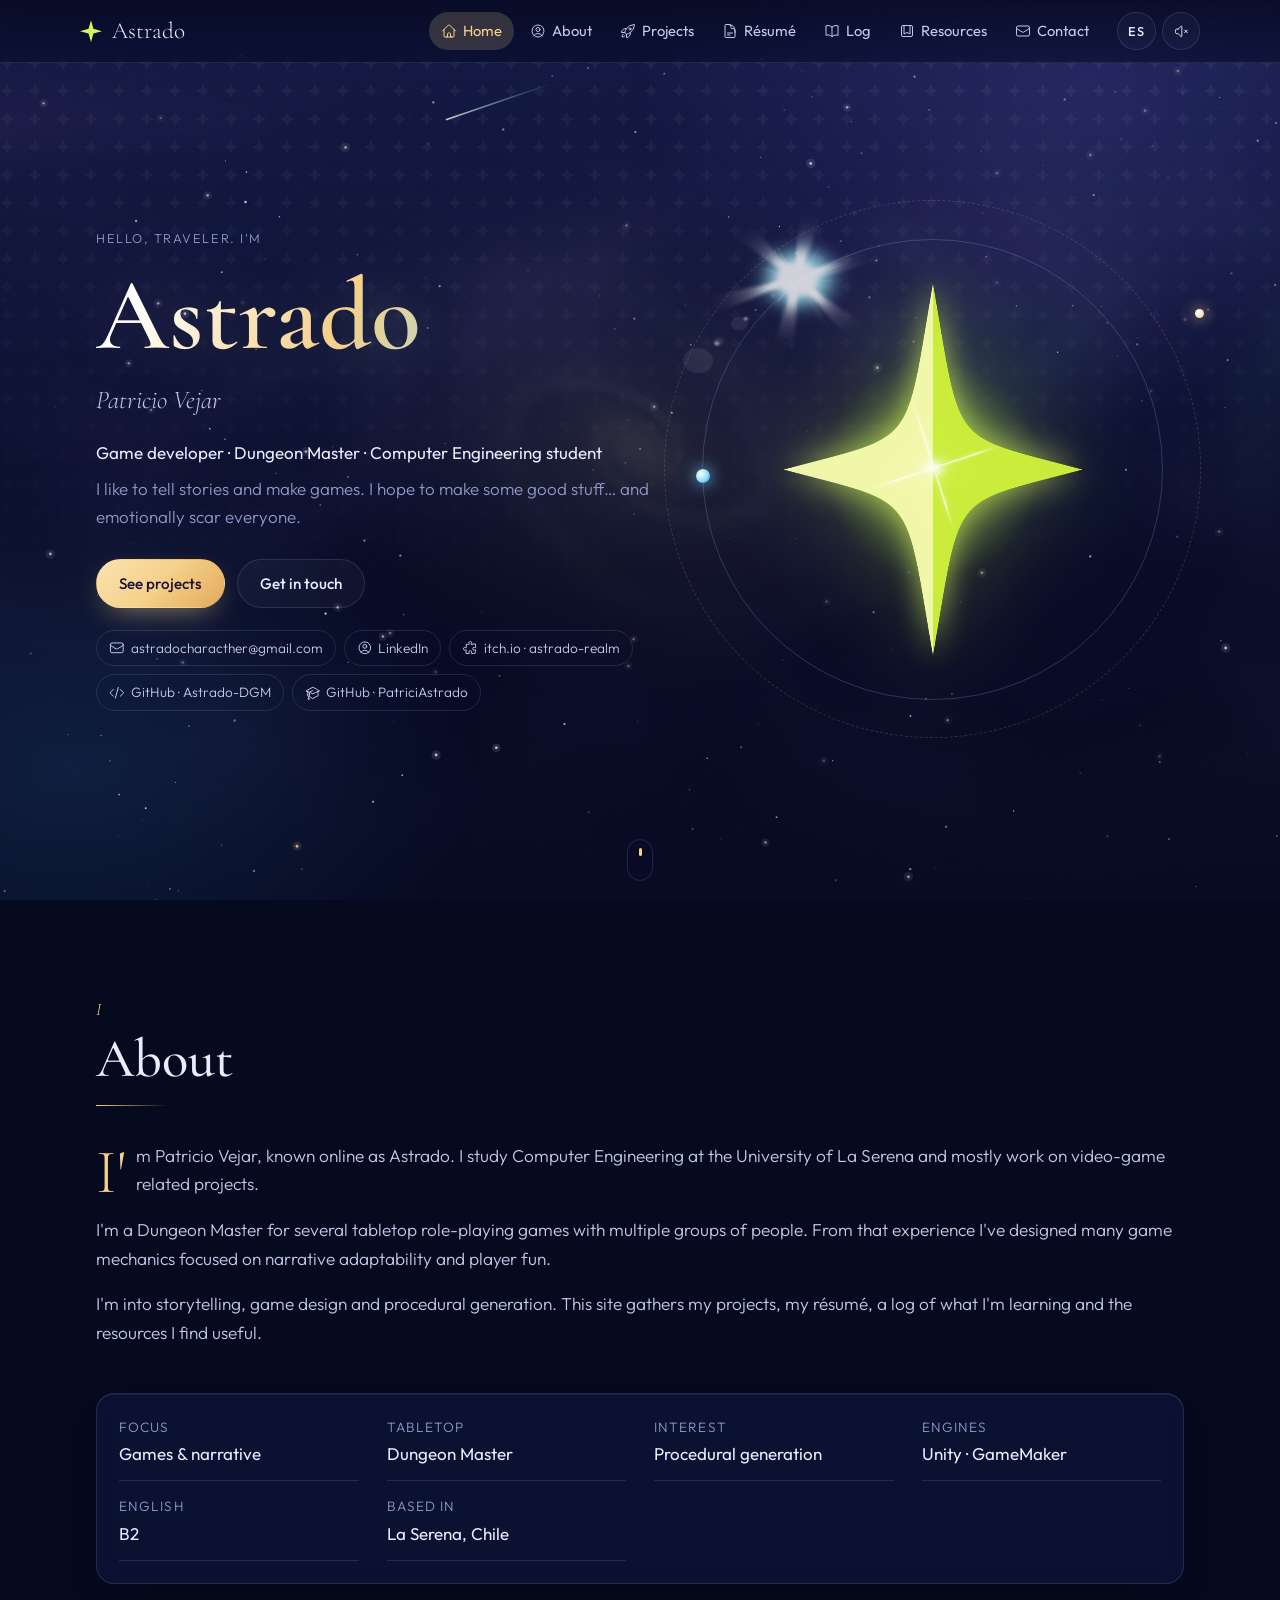
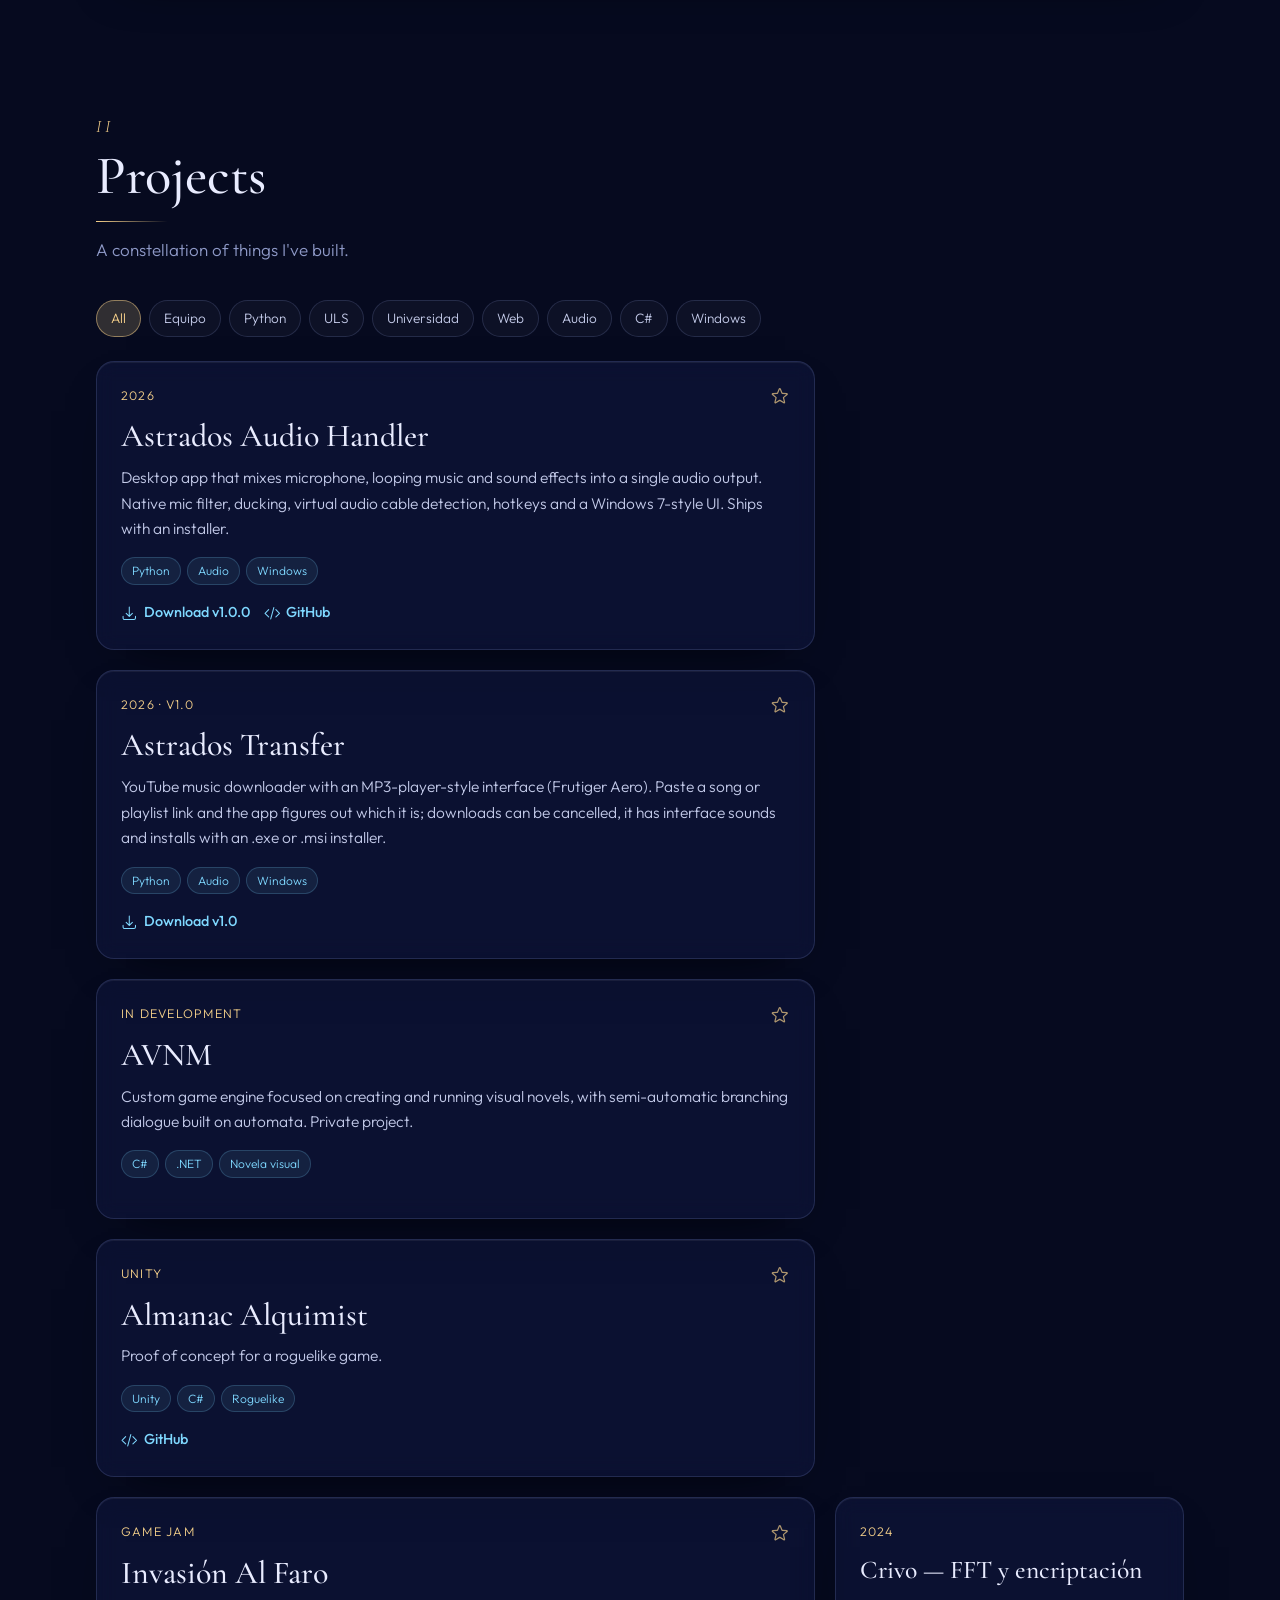
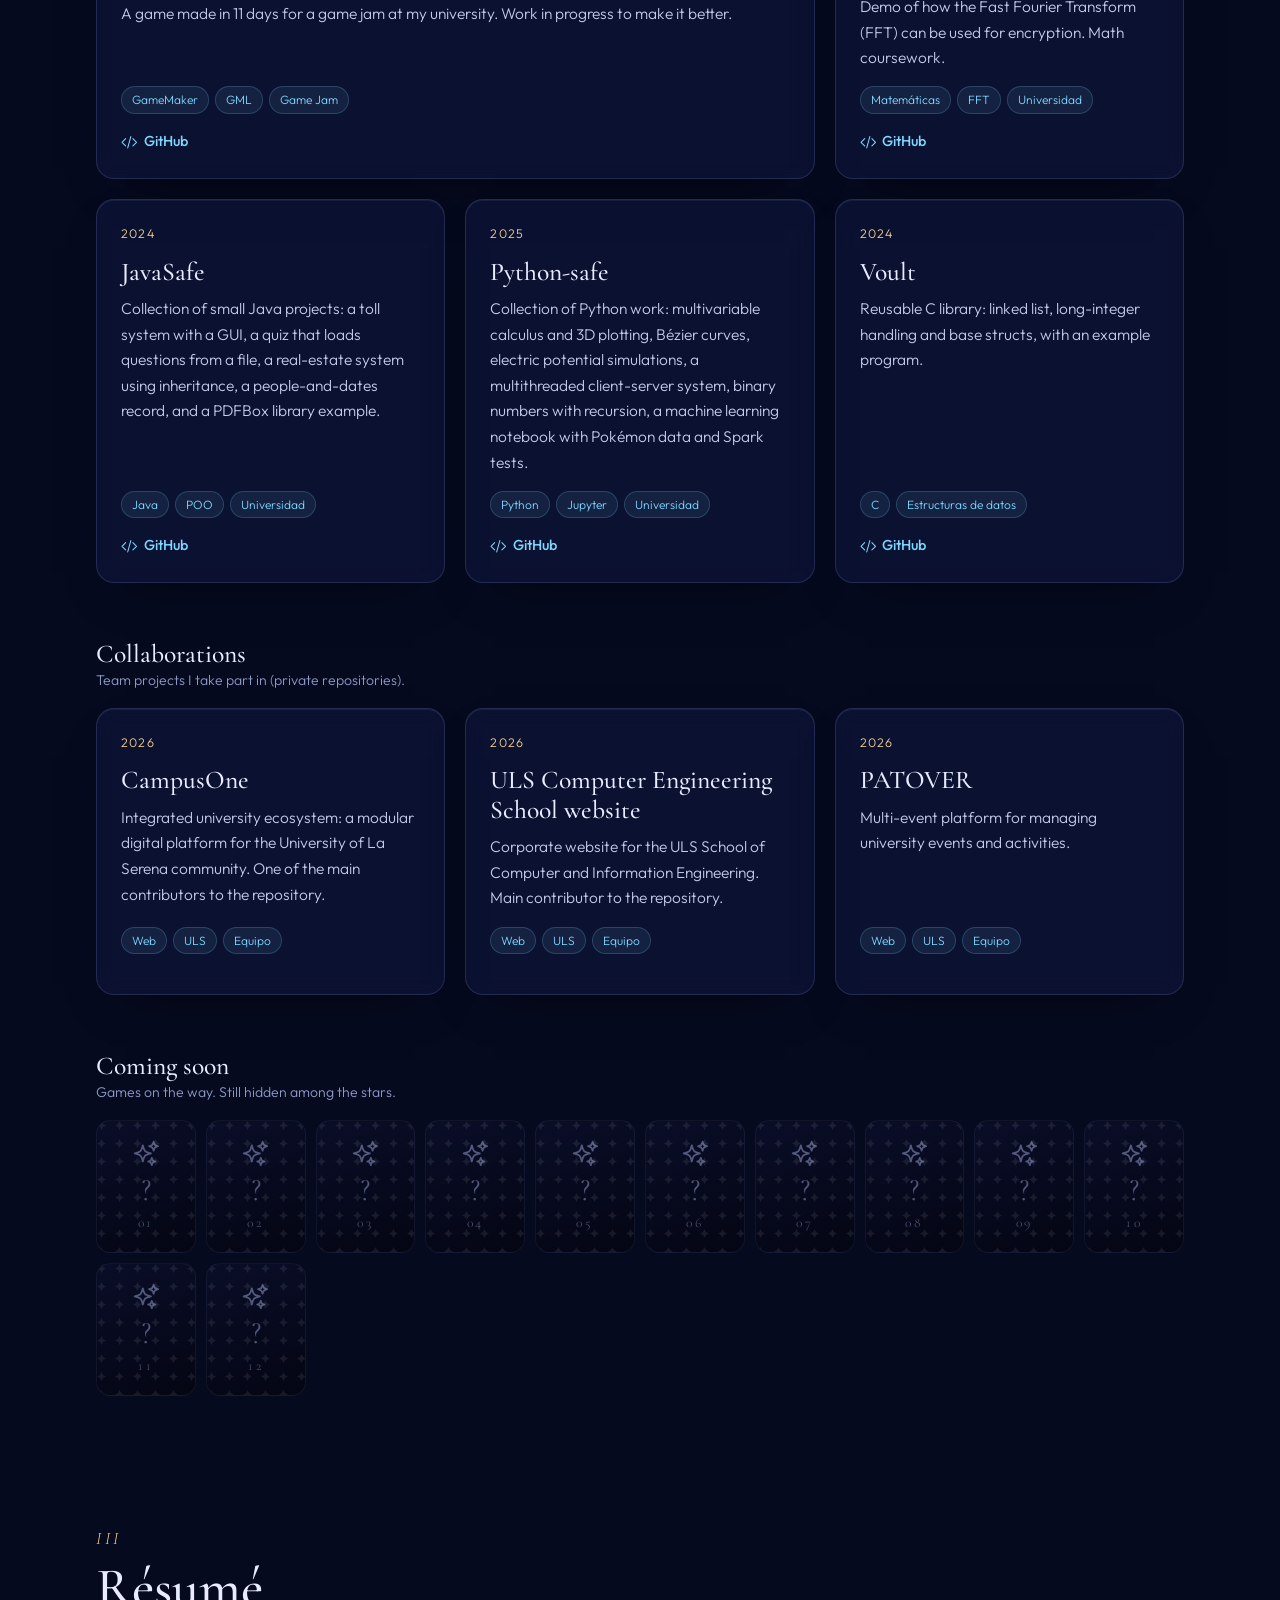
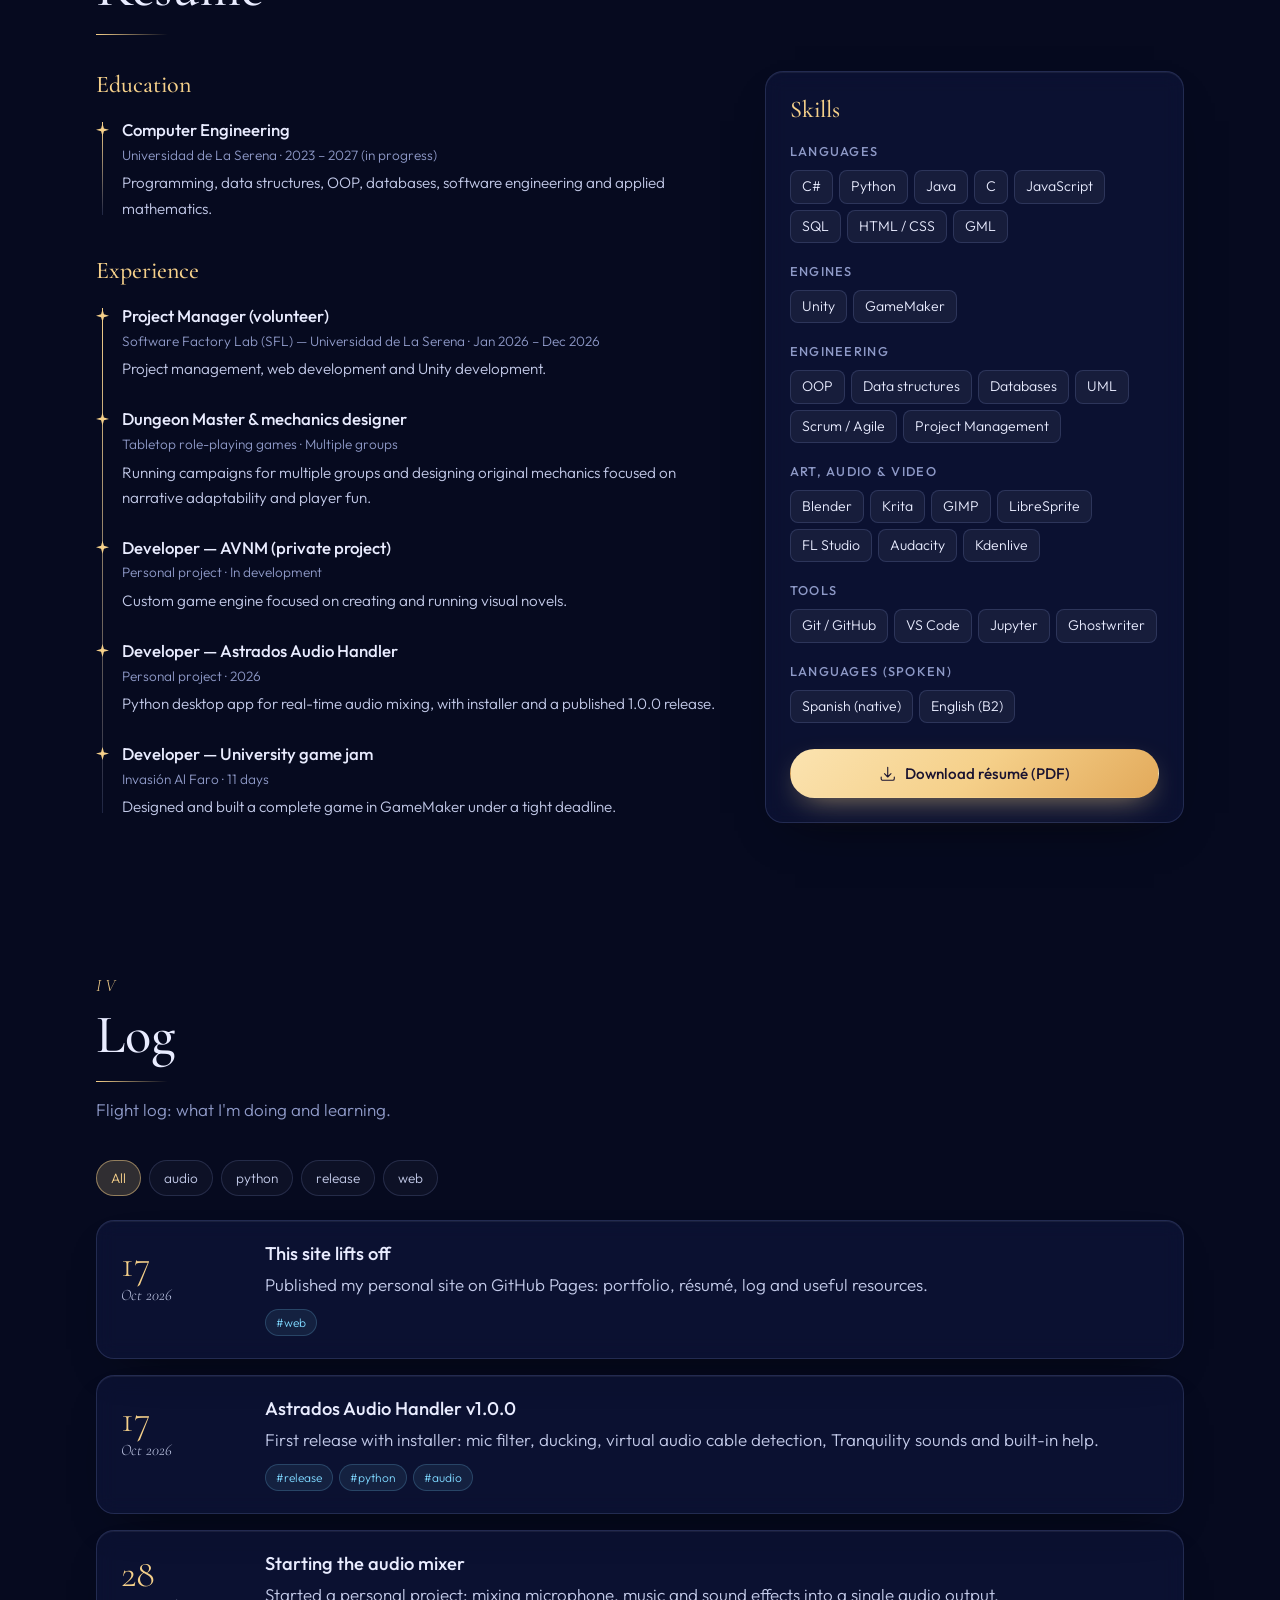
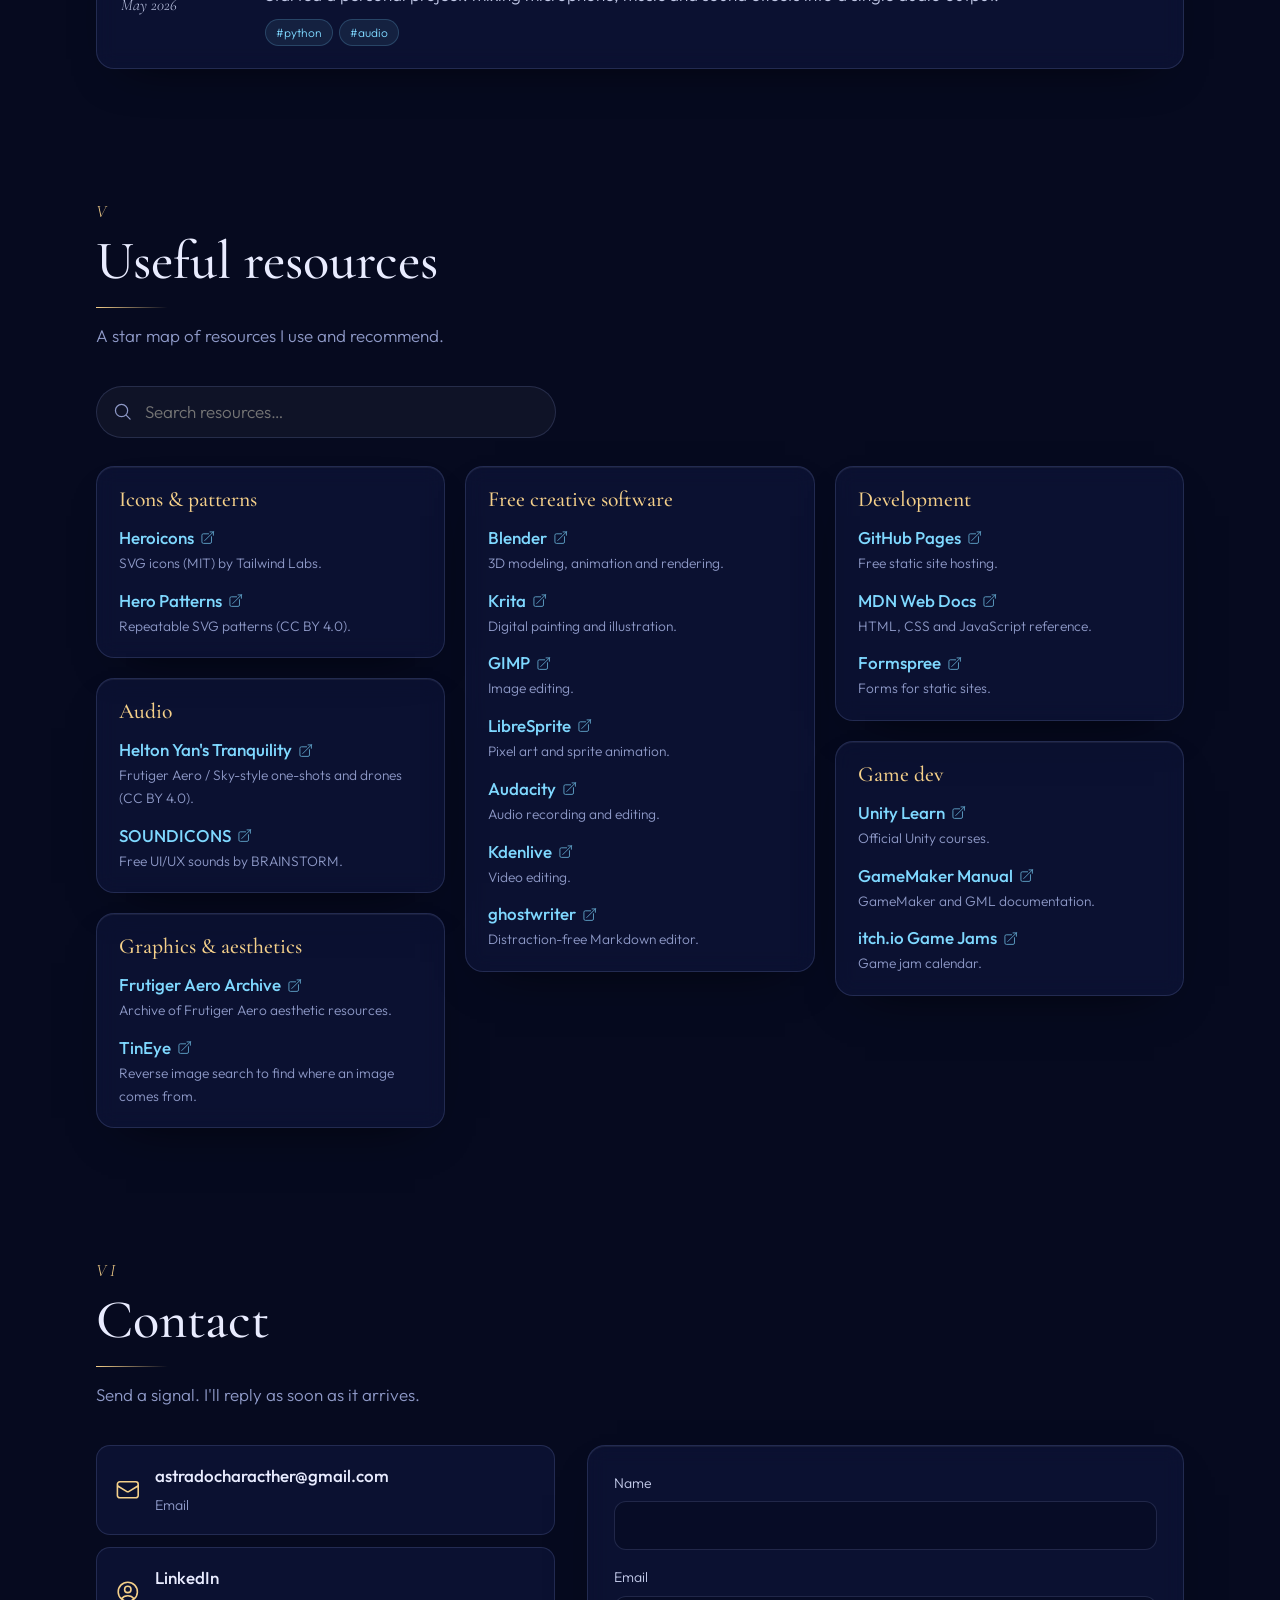
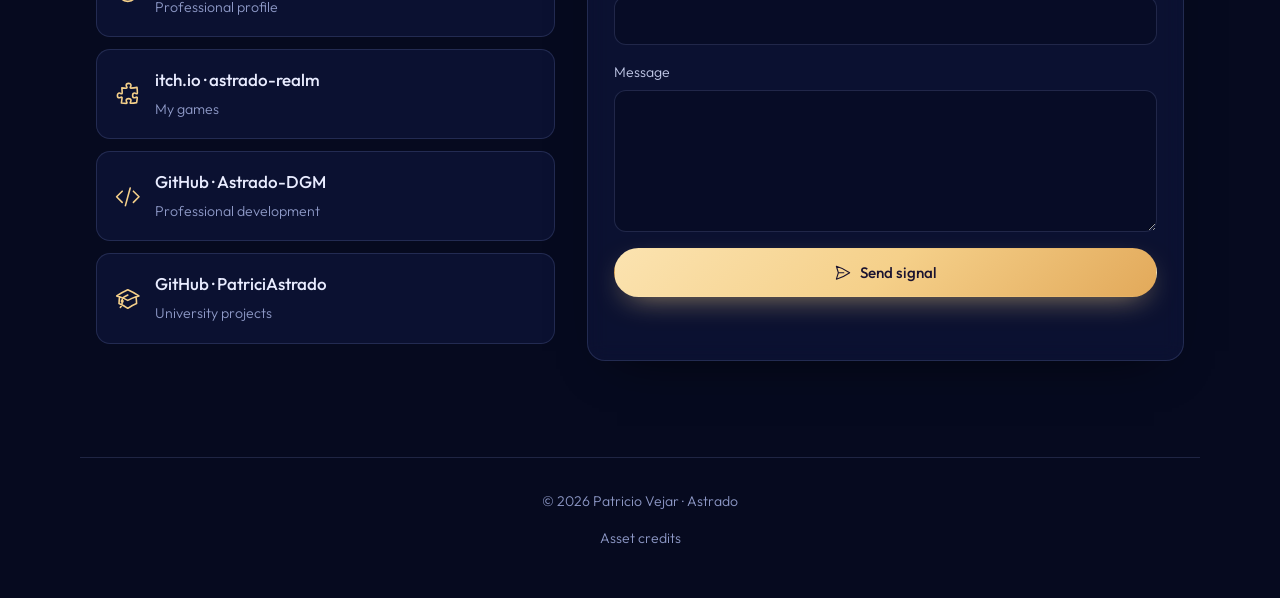
==== index.html @ 1a002b00 "Primera versión de la página personal" ====
<!doctype html>
<html lang="es">
<head>
  <meta charset="utf-8">
  <meta name="viewport" content="width=device-width, initial-scale=1">
  <title>Astrado · Patricio Vejar</title>
  <meta name="description" content="Astrado (Patricio Vejar): desarrollador de videojuegos y estudiante de Ingeniería en Computación. Portafolio, currículum, bitácora y fuentes útiles.">
  <meta name="theme-color" content="#060a1f">
  <meta property="og:title" content="Astrado · Patricio Vejar">
  <meta property="og:description" content="Portafolio, currículum, bitácora y fuentes útiles.">
  <meta property="og:image" content="assets/img/star4.webp">
  <link rel="icon" href="assets/img/favicon.svg" type="image/svg+xml">
  <link rel="preconnect" href="https://fonts.googleapis.com">
  <link rel="preconnect" href="https://fonts.gstatic.com" crossorigin>
  <link href="https://fonts.googleapis.com/css2?family=Cormorant+Garamond:ital,wght@0,500;0,600;1,500&family=Outfit:wght@300;400;500;600&display=swap" rel="stylesheet">
  <link rel="stylesheet" href="css/style.css">
</head>
<body>
  <div class="skybox" aria-hidden="true"></div>
  <canvas id="sky" aria-hidden="true"></canvas>
  <div class="nebula" aria-hidden="true"></div>
  <a class="skip" href="#main" data-i18n="skip">Saltar al contenido</a>

  <header class="topbar">
    <a class="brand" href="#inicio" aria-label="Inicio">
      <span class="brand-star" aria-hidden="true"></span>
      <span class="brand-text">Astrado</span>
    </a>
    <nav id="nav" class="nav" aria-label="Secciones"></nav>
    <div class="tools">
      <button id="langBtn" class="tool" type="button" aria-label="Cambiar idioma"></button>
      <button id="soundBtn" class="tool" type="button" aria-pressed="false"></button>
      <button id="menuBtn" class="tool menu-btn" type="button" aria-expanded="false" aria-controls="nav"></button>
    </div>
  </header>

  <main id="main">
    <!-- INICIO -->
    <section id="inicio" class="hero">
      <div class="hero-copy reveal">
        <p class="eyebrow" data-i18n="hello">Hola, viajero. Soy</p>
        <h1 class="hero-title"><span id="heroAlias"></span></h1>
        <p class="hero-name" id="heroName"></p>
        <p class="hero-role" id="heroRole"></p>
        <p class="hero-tagline" id="heroTagline"></p>
        <div class="hero-actions">
          <a class="btn btn-primary" href="#proyectos" data-i18n="ctaProjects">Ver proyectos</a>
          <a class="btn btn-ghost" href="#contacto" data-i18n="ctaContact">Contactar</a>
        </div>
        <ul class="hero-links" id="heroLinks"></ul>
      </div>
      <div class="hero-art reveal" aria-hidden="true">
        <div class="orbit orbit-1"><span class="moon"></span></div>
        <div class="orbit orbit-2"><span class="moon moon-sm"></span></div>
        <div class="star">
          <span class="star-glow"></span>
          <img class="star4" src="assets/img/star4.webp" alt="" width="720" height="719">
          <img class="star-cross" src="assets/img/flare-9.webp" alt="">
        </div>
        <img class="avatar" id="heroAvatar" alt="" width="120" height="120">
        <img class="flare flare-a" src="assets/img/flare-19.webp" alt="">
      </div>
      <a class="scroll-hint" href="#sobre-mi" aria-label="Bajar"><span></span></a>
    </section>

    <!-- SOBRE MÍ -->
    <section id="sobre-mi" class="section">
      <header class="section-head reveal">
        <p class="section-kicker">I</p>
        <h2 data-i18n="navAbout">Sobre mí</h2>
      </header>
      <div class="about reveal">
        <figure class="photo" id="aboutPhoto"></figure>
        <div class="about-text" id="aboutText"></div>
        <dl class="facts" id="aboutFacts"></dl>
      </div>
    </section>

    <!-- PROYECTOS -->
    <section id="proyectos" class="section">
      <header class="section-head reveal">
        <p class="section-kicker">II</p>
        <h2 data-i18n="navProjects">Proyectos</h2>
        <p class="section-sub" data-i18n="projectsSub">Constelación de cosas que he construido.</p>
      </header>
      <div class="filters reveal" id="projectFilters" role="toolbar" aria-label="Filtrar proyectos"></div>
      <div class="projects" id="projectGrid"></div>
      <div class="collab reveal" id="collabWrap">
        <h3 data-i18n="collabTitle">Colaboraciones</h3>
        <p class="muted small" data-i18n="collabSub">Proyectos de equipo en los que participo (repositorios privados).</p>
        <div class="projects" id="collabGrid"></div>
      </div>
      <div class="upcoming reveal">
        <h3 data-i18n="upcomingTitle">Próximamente</h3>
        <p class="muted small" data-i18n="upcomingSub">Juegos por venir. Aún ocultos entre las estrellas.</p>
        <ul class="upcoming-grid" id="upcomingGrid"></ul>
      </div>
      <div class="live reveal">
        <h3 data-i18n="liveTitle">Más repositorios</h3>
        <p class="muted small" data-i18n="liveSub">Cargados en vivo desde GitHub.</p>
        <ul class="repo-list" id="repoList"></ul>
      </div>
    </section>

    <!-- CURRÍCULUM -->
    <section id="curriculum" class="section">
      <header class="section-head reveal">
        <p class="section-kicker">III</p>
        <h2 data-i18n="navCv">Currículum</h2>
      </header>
      <div class="cv reveal">
        <div class="cv-col">
          <h3 data-i18n="cvEducation">Formación</h3>
          <ol class="timeline" id="cvEducation"></ol>
          <h3 data-i18n="cvExperience">Experiencia</h3>
          <ol class="timeline" id="cvExperience"></ol>
        </div>
        <aside class="cv-col cv-skills">
          <h3 data-i18n="cvSkills">Habilidades</h3>
          <div id="cvSkills"></div>
          <a class="btn btn-primary" id="cvPdf" hidden download></a>
        </aside>
      </div>
    </section>

    <!-- BITÁCORA -->
    <section id="bitacora" class="section">
      <header class="section-head reveal">
        <p class="section-kicker">IV</p>
        <h2 data-i18n="navLog">Bitácora</h2>
        <p class="section-sub" data-i18n="logSub">Registro de vuelo: lo que voy haciendo y aprendiendo.</p>
      </header>
      <div class="filters reveal" id="logFilters" role="toolbar" aria-label="Filtrar bitácora"></div>
      <ol class="log" id="logList"></ol>
    </section>

    <!-- FUENTES -->
    <section id="fuentes" class="section">
      <header class="section-head reveal">
        <p class="section-kicker">V</p>
        <h2 data-i18n="resourcesTitle">Fuentes útiles</h2>
        <p class="section-sub" data-i18n="resourcesSub">Mapa estelar de recursos que uso y recomiendo.</p>
      </header>
      <label class="search reveal">
        <span class="sr-only" data-i18n="searchLabel">Buscar fuentes</span>
        <span id="searchIcon"></span>
        <input id="resourceSearch" type="search" autocomplete="off">
      </label>
      <div class="resources" id="resourceList"></div>
      <p class="muted center" id="resourceEmpty" hidden data-i18n="noResults">Nada en esta región del cielo.</p>
    </section>

    <!-- CONTACTO -->
    <section id="contacto" class="section">
      <header class="section-head reveal">
        <p class="section-kicker">VI</p>
        <h2 data-i18n="navContact">Contacto</h2>
        <p class="section-sub" data-i18n="contactSub">Envía una señal. Respondo en cuanto la reciba.</p>
      </header>
      <div class="contact reveal">
        <ul class="contact-links" id="contactLinks"></ul>
        <form class="contact-form glass" id="contactForm" novalidate>
          <label><span data-i18n="formName">Nombre</span><input name="name" required autocomplete="name"></label>
          <label><span data-i18n="formEmail">Correo</span><input name="email" type="email" required autocomplete="email"></label>
          <label><span data-i18n="formMessage">Mensaje</span><textarea name="message" rows="5" required></textarea></label>
          <input type="text" name="_gotcha" class="hp-field" tabindex="-1" autocomplete="off" aria-hidden="true">
          <button class="btn btn-primary" type="submit" id="formSubmit"></button>
          <p class="form-status" id="formStatus" role="status" aria-live="polite"></p>
        </form>
      </div>
    </section>
  </main>

  <footer class="footer">
    <p>© <span id="year"></span> Patricio Vejar · Astrado</p>
    <details class="credits">
      <summary data-i18n="credits">Créditos de recursos</summary>
      <ul>
        <li>Icons: <a href="https://heroicons.com" target="_blank" rel="noopener">Heroicons</a> by Tailwind Labs — MIT License</li>
        <li>Background pattern: <a href="https://heropatterns.com" target="_blank" rel="noopener">Hero Patterns</a> by Steve Schoger — CC BY 4.0</li>
        <li>Sounds: <a href="https://heltonyan.itch.io/tranquility" target="_blank" rel="noopener">Helton Yan's Tranquility</a> by Helton Yan &amp; Roberto Araujo — CC BY 4.0 (recortados y convertidos)</li>
        <li>UI sounds: <a href="https://soundicons.net/en/" target="_blank" rel="noopener">SOUNDICONS</a> by BRAINSTORM co.,ltd.</li>
        <li>Four-point star: <a href="https://www.vecteezy.com" target="_blank" rel="noopener">Vecteezy.com</a></li>
        <li>Space skybox: <a href="https://www.kenney.nl" target="_blank" rel="noopener">Kenney</a> — CC0</li>
        <li>Graphics: Asadal (asadal.com), via <a href="https://frutigeraeroarchive.org/" target="_blank" rel="noopener">Frutiger Aero Archive</a>. Some images belong to their respective authors.</li>
      </ul>
    </details>
  </footer>

  <script src="js/icons.js"></script>
  <script src="js/content.js"></script>
  <script src="js/main.js"></script>
</body>
</html>
---- css/style.css ----
/* =====================================================================
   Astrado DGM — tema astral
   ===================================================================== */
:root {
  --bg: #060a1f;
  --bg-2: #0b1236;
  --ink: #e9ecff;
  --ink-soft: #c3cae9;
  --muted: #8e99c7;
  --line: rgba(160, 180, 255, 0.16);
  --glass: rgba(18, 28, 72, 0.45);
  --glass-strong: rgba(22, 34, 86, 0.72);
  --gold: #f5d08a;
  --gold-soft: rgba(245, 208, 138, 0.18);
  --green: #d7f55a;
  --cyan: #7fd8ff;
  --violet: #a68bff;
  --radius: 18px;
  --maxw: 1120px;
  --font-display: "Cormorant Garamond", Georgia, serif;
  --font-body: "Outfit", system-ui, -apple-system, "Segoe UI", sans-serif;
  color-scheme: dark;
}

*, *::before, *::after { box-sizing: border-box; }
html { scroll-behavior: smooth; scroll-padding-top: 84px; -webkit-text-size-adjust: 100%; }
body {
  margin: 0;
  background: var(--bg);
  color: var(--ink);
  font-family: var(--font-body);
  font-weight: 300;
  font-size: 17px;
  line-height: 1.65;
  overflow-x: hidden;
}
img { max-width: 100%; display: block; }
a { color: var(--cyan); text-decoration: none; }
a:hover { color: #fff; }
button { font: inherit; color: inherit; }
h1, h2, h3 { font-weight: 500; line-height: 1.15; margin: 0; }
p { margin: 0 0 1em; }
.muted { color: var(--muted); }
.small { font-size: 0.88rem; }
.center { text-align: center; }
.sr-only { position: absolute; width: 1px; height: 1px; overflow: hidden; clip: rect(0 0 0 0); white-space: nowrap; }
.icon { width: 1.15em; height: 1.15em; flex: none; vertical-align: -0.2em; }
:focus-visible { outline: 2px solid var(--gold); outline-offset: 3px; border-radius: 6px; }

.skip { position: absolute; left: 16px; top: -60px; background: var(--gold); color: var(--bg); padding: 8px 14px; border-radius: 8px; z-index: 100; }
.skip:focus { top: 12px; }

/* ---------- Cielo ---------- */
.skybox {
  position: fixed; inset: 0; z-index: -3; background: var(--bg) url("../assets/img/skybox-galaxy.webp") center / cover no-repeat;
}
.skybox::after { content: ""; position: absolute; inset: 0; background: linear-gradient(180deg, rgba(6, 10, 31, 0.55), rgba(6, 10, 31, 0.78) 60%, rgba(6, 10, 31, 0.9)); }
#sky { position: fixed; inset: 0; width: 100%; height: 100%; z-index: -2; }
.nebula {
  position: fixed; inset: 0; z-index: -1; pointer-events: none;
  background:
    radial-gradient(60vw 45vw at 85% 10%, rgba(127, 116, 255, 0.16), transparent 60%),
    radial-gradient(55vw 40vw at 5% 85%, rgba(60, 170, 255, 0.12), transparent 60%),
    radial-gradient(40vw 30vw at 50% 50%, rgba(245, 208, 138, 0.05), transparent 70%);
}
.nebula::after {
  content: ""; position: absolute; inset: 0; opacity: 0.05;
  background-image: url("../assets/img/pattern-stars.svg");
  background-size: 28px 28px;
  filter: invert(1);
  mask-image: linear-gradient(to bottom, #000, transparent 70%);
}

/* ---------- Barra superior ---------- */
.topbar {
  position: sticky; top: 0; z-index: 50;
  display: flex; align-items: center; gap: 16px;
  padding: 12px max(16px, calc((100vw - var(--maxw)) / 2));
  background: linear-gradient(to bottom, rgba(6, 10, 31, 0.85), rgba(6, 10, 31, 0.55));
  backdrop-filter: blur(14px) saturate(1.3);
  -webkit-backdrop-filter: blur(14px) saturate(1.3);
  border-bottom: 1px solid var(--line);
}
.brand { display: flex; align-items: center; gap: 10px; color: var(--ink); font-family: var(--font-display); font-size: 1.45rem; white-space: nowrap; }
.brand em { color: var(--gold); font-style: italic; }
.brand-star {
  width: 22px; height: 22px; background: var(--green);
  clip-path: polygon(50% 0, 61% 39%, 100% 50%, 61% 61%, 50% 100%, 39% 61%, 0 50%, 39% 39%);
  filter: drop-shadow(0 0 6px var(--green));
  animation: twinkle 4s ease-in-out infinite;
}
.nav { display: flex; gap: 4px; margin-left: auto; }
.nav a {
  display: flex; align-items: center; gap: 6px;
  padding: 7px 12px; border-radius: 999px;
  color: var(--ink-soft); font-size: 0.92rem; font-weight: 400; white-space: nowrap;
  transition: background 0.2s, color 0.2s;
}
.nav a:hover { background: rgba(255, 255, 255, 0.06); color: #fff; }
.nav a.active { background: var(--gold-soft); color: var(--gold); }
.nav .icon { width: 1rem; height: 1rem; }
.tools { display: flex; gap: 6px; }
.tool {
  display: grid; place-items: center; min-width: 38px; height: 38px; padding: 0 10px;
  border: 1px solid var(--line); border-radius: 999px; background: rgba(255, 255, 255, 0.03);
  cursor: pointer; font-size: 0.8rem; font-weight: 500; letter-spacing: 0.06em;
  transition: border-color 0.2s, background 0.2s;
}
.tool:hover { border-color: var(--gold); background: var(--gold-soft); }
.tool[aria-pressed="true"] { color: var(--gold); border-color: rgba(245, 208, 138, 0.5); }
.menu-btn { display: none; }

/* ---------- Secciones ---------- */
main { position: relative; }
.section { max-width: var(--maxw); margin: 0 auto; padding: 96px 16px 32px; }
.section-head { margin-bottom: 36px; }
.section-kicker {
  font-family: var(--font-display); font-style: italic; color: var(--gold);
  font-size: 1.1rem; margin: 0 0 4px; letter-spacing: 0.2em;
}
.section-head h2 { font-family: var(--font-display); font-size: clamp(2.2rem, 5vw, 3.4rem); }
.section-head h2::after {
  content: ""; display: block; width: 72px; height: 1px; margin-top: 14px;
  background: linear-gradient(90deg, var(--gold), transparent);
}
.section-sub { color: var(--muted); margin-top: 14px; }
.glass {
  background: var(--glass);
  border: 1px solid var(--line);
  border-radius: var(--radius);
  backdrop-filter: blur(10px);
  -webkit-backdrop-filter: blur(10px);
  box-shadow: inset 0 1px 0 rgba(255, 255, 255, 0.06), 0 20px 50px -30px rgba(0, 0, 0, 0.8);
}

/* ---------- Botones ---------- */
.btn {
  display: inline-flex; align-items: center; justify-content: center; gap: 8px;
  padding: 11px 22px; border-radius: 999px; border: 1px solid transparent;
  font-weight: 500; font-size: 0.95rem; cursor: pointer;
  transition: transform 0.2s, box-shadow 0.2s, background 0.2s;
}
.btn-primary {
  background: linear-gradient(135deg, #fbe3b0, var(--gold) 50%, #e2a95a);
  color: #1a1330;
  box-shadow: 0 0 0 0 rgba(245, 208, 138, 0.5), 0 10px 30px -12px rgba(245, 208, 138, 0.7);
}
.btn-primary:hover { color: #1a1330; transform: translateY(-2px); box-shadow: 0 0 24px rgba(245, 208, 138, 0.45); }
.btn-ghost { border-color: var(--line); color: var(--ink); background: rgba(255, 255, 255, 0.03); }
.btn-ghost:hover { border-color: var(--cyan); color: #fff; }
.btn[disabled] { opacity: 0.6; cursor: wait; }

/* ---------- Hero ---------- */
.hero {
  max-width: var(--maxw); margin: 0 auto; padding: 48px 16px 72px;
  min-height: calc(100vh - 64px); min-height: calc(100svh - 64px);
  display: grid; grid-template-columns: 1.1fr 1fr; align-items: center; gap: 32px;
  position: relative;
}
.eyebrow { color: var(--muted); letter-spacing: 0.12em; text-transform: uppercase; font-size: 0.8rem; margin-bottom: 8px; }
.hero-title {
  font-family: var(--font-display); font-size: clamp(3.2rem, 9vw, 6.4rem); font-weight: 600;
  background: linear-gradient(120deg, #fff 10%, var(--gold) 45%, var(--cyan) 90%);
  -webkit-background-clip: text; background-clip: text; color: transparent;
  filter: drop-shadow(0 0 30px rgba(245, 208, 138, 0.15));
}
.hero-name { font-family: var(--font-display); font-style: italic; font-size: 1.6rem; color: var(--ink-soft); margin: 4px 0 18px; }
.hero-role { font-weight: 400; color: var(--ink); margin-bottom: 8px; }
.hero-tagline { color: var(--muted); max-width: 34em; }
.hero-actions { display: flex; flex-wrap: wrap; gap: 12px; margin: 28px 0 22px; }
.hero-links { list-style: none; padding: 0; margin: 0; display: flex; flex-wrap: wrap; gap: 8px; }
.hero-links a {
  display: inline-flex; align-items: center; gap: 6px; padding: 6px 12px;
  border-radius: 999px; border: 1px solid var(--line); font-size: 0.85rem; color: var(--ink-soft);
}
.hero-links a:hover { border-color: var(--gold); color: var(--gold); }

.hero-art { position: relative; aspect-ratio: 1; width: min(100%, 480px); justify-self: center; }
/* Estrella de cuatro puntas (como la del avatar) */
.star { position: absolute; inset: 0; display: grid; place-items: center; z-index: 1; animation: float 9s ease-in-out infinite; }
.star-glow {
  position: absolute; width: 46%; aspect-ratio: 1; border-radius: 50%;
  background: radial-gradient(circle, rgba(225, 248, 110, 0.55) 0%, rgba(190, 240, 70, 0.22) 35%, rgba(190, 240, 70, 0) 70%);
  animation: breathe 5s ease-in-out infinite;
}
.star4 {
  position: relative; width: 62%; height: auto; transform: scaleY(1.25);
  filter: drop-shadow(0 0 14px rgba(215, 245, 90, 0.75)) drop-shadow(0 0 48px rgba(190, 240, 70, 0.4));
  animation: shimmer 6s ease-in-out infinite;
}
.star-cross { position: absolute; width: 40%; mix-blend-mode: screen; opacity: 0.85; animation: pulse 4s ease-in-out infinite; }
.avatar {
  position: absolute; z-index: 3; width: 27%; aspect-ratio: 1; height: auto; right: 2%; bottom: 8%;
  border-radius: 50%; border: 2px solid var(--gold); object-fit: cover; background: var(--bg-2);
  box-shadow: 0 0 0 6px rgba(245, 208, 138, 0.12), 0 0 40px rgba(245, 208, 138, 0.35);
}
.orbit { position: absolute; border: 1px solid rgba(160, 190, 255, 0.22); border-radius: 50%; z-index: 2; }
.orbit-1 { inset: 2%; animation: spin 38s linear infinite; }
.orbit-2 { inset: -6%; border-style: dashed; border-color: rgba(245, 208, 138, 0.18); animation: spin 70s linear infinite reverse; }
.moon {
  position: absolute; top: 50%; left: -7px; width: 14px; height: 14px; border-radius: 50%;
  background: radial-gradient(circle at 35% 35%, #fff, var(--cyan) 60%, #2a5ab8);
  box-shadow: 0 0 16px var(--cyan);
}
.moon-sm { width: 9px; height: 9px; left: auto; right: -4px; top: 20%; background: radial-gradient(circle at 35% 35%, #fff, var(--gold)); box-shadow: 0 0 14px var(--gold); }
.flare { position: absolute; pointer-events: none; mix-blend-mode: screen; z-index: 2; }
.flare-a { width: 46%; top: -4%; left: -8%; opacity: 0.8; animation: pulse 6s ease-in-out infinite; }

.scroll-hint {
  position: absolute; left: 50%; bottom: 18px; width: 26px; height: 42px; margin-left: -13px;
  border: 1px solid var(--line); border-radius: 14px;
}
.scroll-hint span { position: absolute; left: 50%; top: 8px; width: 3px; height: 8px; margin-left: -1.5px; border-radius: 2px; background: var(--gold); animation: scrollDot 2s ease-in-out infinite; }

/* ---------- Sobre mí ---------- */
.about { display: grid; grid-template-columns: minmax(200px, 280px) 1fr; grid-template-areas: "photo text" "photo facts"; gap: 28px 40px; align-items: start; }
.about-text { grid-area: text; }
.facts { grid-area: facts; }
.photo {
  grid-area: photo; margin: 0; position: relative; aspect-ratio: 4 / 5; border-radius: var(--radius); overflow: hidden;
  border: 1px solid rgba(215, 245, 90, 0.35); background: var(--glass);
  box-shadow: 0 0 0 6px rgba(215, 245, 90, 0.06), 0 0 50px -10px rgba(215, 245, 90, 0.35);
}
.photo img { width: 100%; height: 100%; object-fit: cover; }
.about.no-photo { grid-template-columns: 1fr; grid-template-areas: "text" "facts"; }
.photo[hidden] { display: none; }
.about-text p { font-size: 1.08rem; color: var(--ink-soft); }
.about-text p:first-child::first-letter {
  font-family: var(--font-display); float: left; font-size: 3.6em; line-height: 0.8; padding: 6px 10px 0 0; color: var(--gold);
}
.facts { margin: 0; padding: 22px; display: grid; grid-template-columns: repeat(auto-fit, minmax(200px, 1fr)); gap: 14px 28px; }
.facts div { display: flex; flex-direction: column; gap: 2px; padding-bottom: 12px; border-bottom: 1px solid var(--line); }

.facts dt { color: var(--muted); font-size: 0.85rem; text-transform: uppercase; letter-spacing: 0.08em; }
.facts dd { margin: 0; font-weight: 400; }

/* ---------- Filtros ---------- */
.filters { display: flex; flex-wrap: wrap; gap: 8px; margin-bottom: 24px; }
.chip {
  padding: 6px 14px; border-radius: 999px; border: 1px solid var(--line);
  background: rgba(255, 255, 255, 0.03); color: var(--ink-soft); font-size: 0.85rem; cursor: pointer;
  transition: all 0.2s;
}
.chip:hover { border-color: var(--cyan); color: #fff; }
.chip[aria-pressed="true"] { background: var(--gold-soft); border-color: rgba(245, 208, 138, 0.5); color: var(--gold); }

/* ---------- Proyectos ---------- */
.projects { display: grid; grid-template-columns: repeat(auto-fill, minmax(min(100%, 320px), 1fr)); gap: 20px; }
.project {
  position: relative; display: flex; flex-direction: column; padding: 24px; overflow: hidden;
  transition: transform 0.35s cubic-bezier(.2,.8,.2,1), border-color 0.3s, box-shadow 0.3s;
}
.project::before {
  content: ""; position: absolute; inset: 0; pointer-events: none; opacity: 0; transition: opacity 0.4s;
  background: radial-gradient(400px circle at var(--mx, 50%) var(--my, 0%), rgba(245, 208, 138, 0.12), transparent 45%);
}
.project:hover { transform: translateY(-4px); border-color: rgba(245, 208, 138, 0.35); }
.project:hover::before { opacity: 1; }
.project.featured { grid-column: span 2; }
.project.featured h3 { font-size: 2rem; }
.project-top { display: flex; align-items: center; justify-content: space-between; gap: 12px; margin-bottom: 12px; }
.project-year { font-size: 0.78rem; color: var(--gold); letter-spacing: 0.1em; text-transform: uppercase; }
.project .star-mark { color: var(--gold); opacity: 0.7; }
.project h3 { font-family: var(--font-display); font-size: 1.6rem; margin-bottom: 10px; }
.project p { color: var(--ink-soft); font-size: 0.97rem; flex: 1; }
.tags { display: flex; flex-wrap: wrap; gap: 6px; margin: 0 0 16px; padding: 0; list-style: none; }
.tags li { font-size: 0.75rem; padding: 3px 10px; border-radius: 999px; background: rgba(127, 216, 255, 0.08); color: var(--cyan); border: 1px solid rgba(127, 216, 255, 0.2); }
.project-links { display: flex; gap: 14px; flex-wrap: wrap; }
.project-links a { display: inline-flex; align-items: center; gap: 6px; font-size: 0.9rem; font-weight: 500; }
.project.hidden { display: none; }

.collab { margin-top: 56px; }
.collab h3 { font-family: var(--font-display); font-size: 1.6rem; }
.collab .projects { margin-top: 16px; }
.upcoming { margin-top: 56px; }
.upcoming h3 { font-family: var(--font-display); font-size: 1.6rem; }
.upcoming-grid { list-style: none; padding: 0; margin: 16px 0 0; display: grid; grid-template-columns: repeat(auto-fill, minmax(96px, 1fr)); gap: 10px; }
.slot {
  position: relative; aspect-ratio: 3 / 4; border-radius: 14px; overflow: hidden;
  display: grid; place-content: center; justify-items: center; gap: 6px; text-align: center; padding: 12px;
  background: linear-gradient(160deg, rgba(10, 14, 40, 0.95), rgba(4, 6, 20, 0.98));
  border: 1px solid rgba(160, 180, 255, 0.08); color: rgba(142, 153, 199, 0.55);
  transition: border-color 0.3s, color 0.3s;
}
.slot::before {
  content: ""; position: absolute; inset: 0; opacity: 0.08;
  background-image: url("../assets/img/pattern-stars.svg"); background-size: 18px 18px; filter: invert(1);
}
.slot .icon { width: 1.8rem; height: 1.8rem; }
.slot-num { font-family: var(--font-display); font-size: 0.85rem; letter-spacing: 0.2em; }
.slot-q { font-family: var(--font-display); font-size: 2rem; line-height: 1; }
.slot:hover { border-color: rgba(215, 245, 90, 0.3); color: rgba(215, 245, 90, 0.75); }
.slot.revealed { background: var(--glass); color: var(--ink); border-color: rgba(215, 245, 90, 0.4); }
.slot.revealed .slot-q { font-size: 1.15rem; }
.slot.revealed img { position: absolute; inset: 0; width: 100%; height: 100%; object-fit: cover; opacity: 0.55; }
.slot.revealed > *:not(img) { position: relative; }
.live { margin-top: 56px; }
.live h3 { font-family: var(--font-display); font-size: 1.6rem; }
.repo-list { list-style: none; padding: 0; margin: 16px 0 0; display: grid; grid-template-columns: repeat(auto-fill, minmax(min(100%, 250px), 1fr)); gap: 10px; }
.repo-list a {
  display: block; padding: 12px 16px; border-radius: 12px; border: 1px solid var(--line);
  background: rgba(255, 255, 255, 0.02); color: var(--ink); transition: border-color 0.2s, background 0.2s; height: 100%;
}
.repo-list a:hover { border-color: var(--cyan); background: rgba(127, 216, 255, 0.05); }
.repo-name { font-weight: 500; display: block; overflow-wrap: anywhere; }
.repo-meta { font-size: 0.78rem; color: var(--muted); }
.repo-list .loading { color: var(--muted); font-size: 0.9rem; }

/* ---------- Currículum ---------- */
.cv { display: grid; grid-template-columns: 1.5fr 1fr; gap: 40px; }
.cv h3 { font-family: var(--font-display); font-size: 1.5rem; margin: 0 0 18px; color: var(--gold); }
.cv-col > h3:not(:first-child) { margin-top: 36px; }
.timeline { list-style: none; margin: 0; padding: 0 0 0 26px; position: relative; }
.timeline::before { content: ""; position: absolute; left: 6px; top: 6px; bottom: 6px; width: 1px; background: linear-gradient(var(--gold), var(--line)); }
.timeline li { position: relative; margin-bottom: 24px; }
.timeline li::before {
  content: ""; position: absolute; left: -26px; top: 7px; width: 13px; height: 13px; background: var(--gold);
  clip-path: polygon(50% 0, 61% 39%, 100% 50%, 61% 61%, 50% 100%, 39% 61%, 0 50%, 39% 39%);
  filter: drop-shadow(0 0 4px var(--gold));
}
.tl-title { font-weight: 500; font-size: 1.05rem; }
.tl-meta { font-size: 0.85rem; color: var(--muted); margin-bottom: 4px; }
.tl-detail { color: var(--ink-soft); font-size: 0.95rem; margin: 0; }
.cv-skills { padding: 24px; align-self: start; }
.skill-group { margin-bottom: 18px; }
.skill-group h4 { margin: 0 0 8px; font-size: 0.8rem; font-weight: 500; text-transform: uppercase; letter-spacing: 0.1em; color: var(--muted); }
.skill-group ul { list-style: none; padding: 0; margin: 0; display: flex; flex-wrap: wrap; gap: 6px; }
.skill-group li { padding: 4px 11px; border-radius: 8px; background: rgba(255, 255, 255, 0.05); border: 1px solid var(--line); font-size: 0.88rem; }
.cv-skills .btn { width: 100%; margin-top: 8px; }

/* ---------- Bitácora ---------- */
.log { list-style: none; padding: 0; margin: 0; display: grid; gap: 16px; }
.log-entry { display: grid; grid-template-columns: 120px 1fr; gap: 24px; padding: 22px 24px; }
.log-date { font-family: var(--font-display); color: var(--gold); line-height: 1.1; }
.log-date .d { font-size: 2.4rem; display: block; }
.log-date .m { font-size: 1rem; font-style: italic; color: var(--ink-soft); }
.log-entry h3 { font-size: 1.15rem; font-weight: 500; margin-bottom: 6px; }
.log-entry p { color: var(--ink-soft); margin-bottom: 10px; }
.log-entry .tags { margin: 0; }
.log-entry.hidden { display: none; }

/* ---------- Fuentes ---------- */
.search {
  display: flex; align-items: center; gap: 10px; max-width: 460px; margin-bottom: 28px;
  padding: 10px 16px; border-radius: 999px; border: 1px solid var(--line); background: rgba(255, 255, 255, 0.04);
  color: var(--muted);
}
.search:focus-within { border-color: var(--gold); }
.search input { flex: 1; min-width: 0; background: none; border: 0; color: var(--ink); font: inherit; outline: none; }
.resources { columns: 3 280px; column-gap: 20px; }
.res-group { break-inside: avoid; padding: 20px 22px; margin-bottom: 20px; }
.res-group h3 { font-family: var(--font-display); font-size: 1.35rem; margin-bottom: 12px; color: var(--gold); }
.res-group ul { list-style: none; padding: 0; margin: 0; display: grid; gap: 12px; }
.res-group a { display: inline-flex; align-items: center; gap: 6px; font-weight: 500; }
.res-group a .icon { width: 0.9em; height: 0.9em; opacity: 0.7; }
.res-note { display: block; font-size: 0.86rem; color: var(--muted); }
.res-group.hidden, .res-item.hidden { display: none; }

/* ---------- Contacto ---------- */
.contact { display: grid; grid-template-columns: 1fr 1.3fr; gap: 32px; align-items: start; }
.contact-links { list-style: none; padding: 0; margin: 0; display: grid; gap: 12px; }
.contact-links a {
  display: flex; align-items: center; gap: 14px; padding: 16px 18px; border-radius: 14px;
  border: 1px solid var(--line); background: var(--glass); color: var(--ink); transition: border-color 0.2s, transform 0.2s;
}
.contact-links a:hover { border-color: var(--gold); transform: translateX(4px); }
.contact-links .icon { width: 1.6rem; height: 1.6rem; color: var(--gold); }
.contact-links strong { display: block; font-weight: 500; overflow-wrap: anywhere; }
.contact-links small { color: var(--muted); }
.contact-form { padding: 26px; display: grid; gap: 16px; }
.contact-form label { display: grid; gap: 6px; font-size: 0.88rem; color: var(--ink-soft); }
.contact-form input, .contact-form textarea {
  width: 100%; padding: 12px 14px; border-radius: 12px; border: 1px solid var(--line);
  background: rgba(6, 10, 31, 0.55); color: var(--ink); font: inherit; resize: vertical;
}
.contact-form input:focus, .contact-form textarea:focus { outline: none; border-color: var(--gold); box-shadow: 0 0 0 3px var(--gold-soft); }
.contact-form .invalid { border-color: #ff8a9a; }
.hp-field { position: absolute; left: -9999px; }
.form-status { margin: 0; min-height: 1.4em; font-size: 0.92rem; }
.form-status.ok { color: #9ff0c4; }
.form-status.err { color: #ff9aa8; }

/* ---------- Pie ---------- */
.footer { max-width: var(--maxw); margin: 64px auto 0; padding: 32px 16px 48px; border-top: 1px solid var(--line); color: var(--muted); font-size: 0.88rem; text-align: center; }
.credits summary { cursor: pointer; display: inline-block; }
.credits ul { list-style: none; padding: 0; margin: 12px 0 0; display: grid; gap: 4px; font-size: 0.8rem; }

/* ---------- Animaciones ---------- */
.reveal { opacity: 0; transform: translateY(24px); transition: opacity 0.8s ease, transform 0.8s cubic-bezier(.2,.8,.2,1); }
.reveal.in { opacity: 1; transform: none; }
@keyframes spin { to { transform: rotate(360deg); } }
@keyframes float { 50% { transform: translateY(-10px); } }
@keyframes breathe { 50% { transform: scale(1.12); opacity: 0.8; } }
@keyframes shimmer { 50% { transform: scaleY(1.25) rotate(4deg) scale(1.03); } }
@keyframes pulse { 50% { opacity: 0.45; transform: scale(0.94); } }
@keyframes twinkle { 50% { opacity: 0.55; transform: scale(0.85) rotate(20deg); } }
@keyframes scrollDot { 0% { opacity: 0; transform: translateY(0); } 40% { opacity: 1; } 100% { opacity: 0; transform: translateY(14px); } }

@media (prefers-reduced-motion: reduce) {
  *, *::before, *::after { animation: none !important; transition: none !important; }
  html { scroll-behavior: auto; }
  .reveal { opacity: 1; transform: none; }
}

/* ---------- Responsive ---------- */
@media (max-width: 1100px) {
  .nav .label { display: none; }
  .nav a { padding: 8px 10px; }
}
@media (max-width: 820px) {
  body { font-size: 16px; }
  .menu-btn { display: grid; }
  .nav {
    position: absolute; top: 100%; left: 0; right: 0; margin: 0;
    flex-direction: column; gap: 2px; padding: 12px 16px 18px;
    background: rgba(6, 10, 31, 0.96); border-bottom: 1px solid var(--line);
    transform: translateY(-120%); transition: transform 0.3s ease; visibility: hidden;
  }
  .nav.open { transform: none; visibility: visible; }
  .nav .label { display: inline; }
  .nav a { padding: 12px 14px; font-size: 1rem; }
  .tools { margin-left: auto; }
  .hero { grid-template-columns: 1fr; text-align: center; padding-top: 24px; gap: 8px; }
  .hero-art { order: -1; width: min(78vw, 340px); }
  .hero-actions, .hero-links { justify-content: center; }
  .hero-tagline { margin-inline: auto; }
  .about, .cv, .contact { grid-template-columns: 1fr; gap: 28px; }
  .about { grid-template-areas: "photo" "text" "facts"; }
  .photo { width: min(70vw, 260px); justify-self: center; }
  .project.featured { grid-column: auto; }
  .log-entry { grid-template-columns: 1fr; gap: 8px; padding: 18px; }
  .log-date .d { display: inline; font-size: 1.6rem; margin-right: 6px; }
  .section { padding-top: 72px; }
  .scroll-hint { display: none; }
}
@media (max-width: 420px) {
  .brand-text { font-size: 1.25rem; }
  .tool { min-width: 34px; height: 34px; padding: 0 8px; }
}
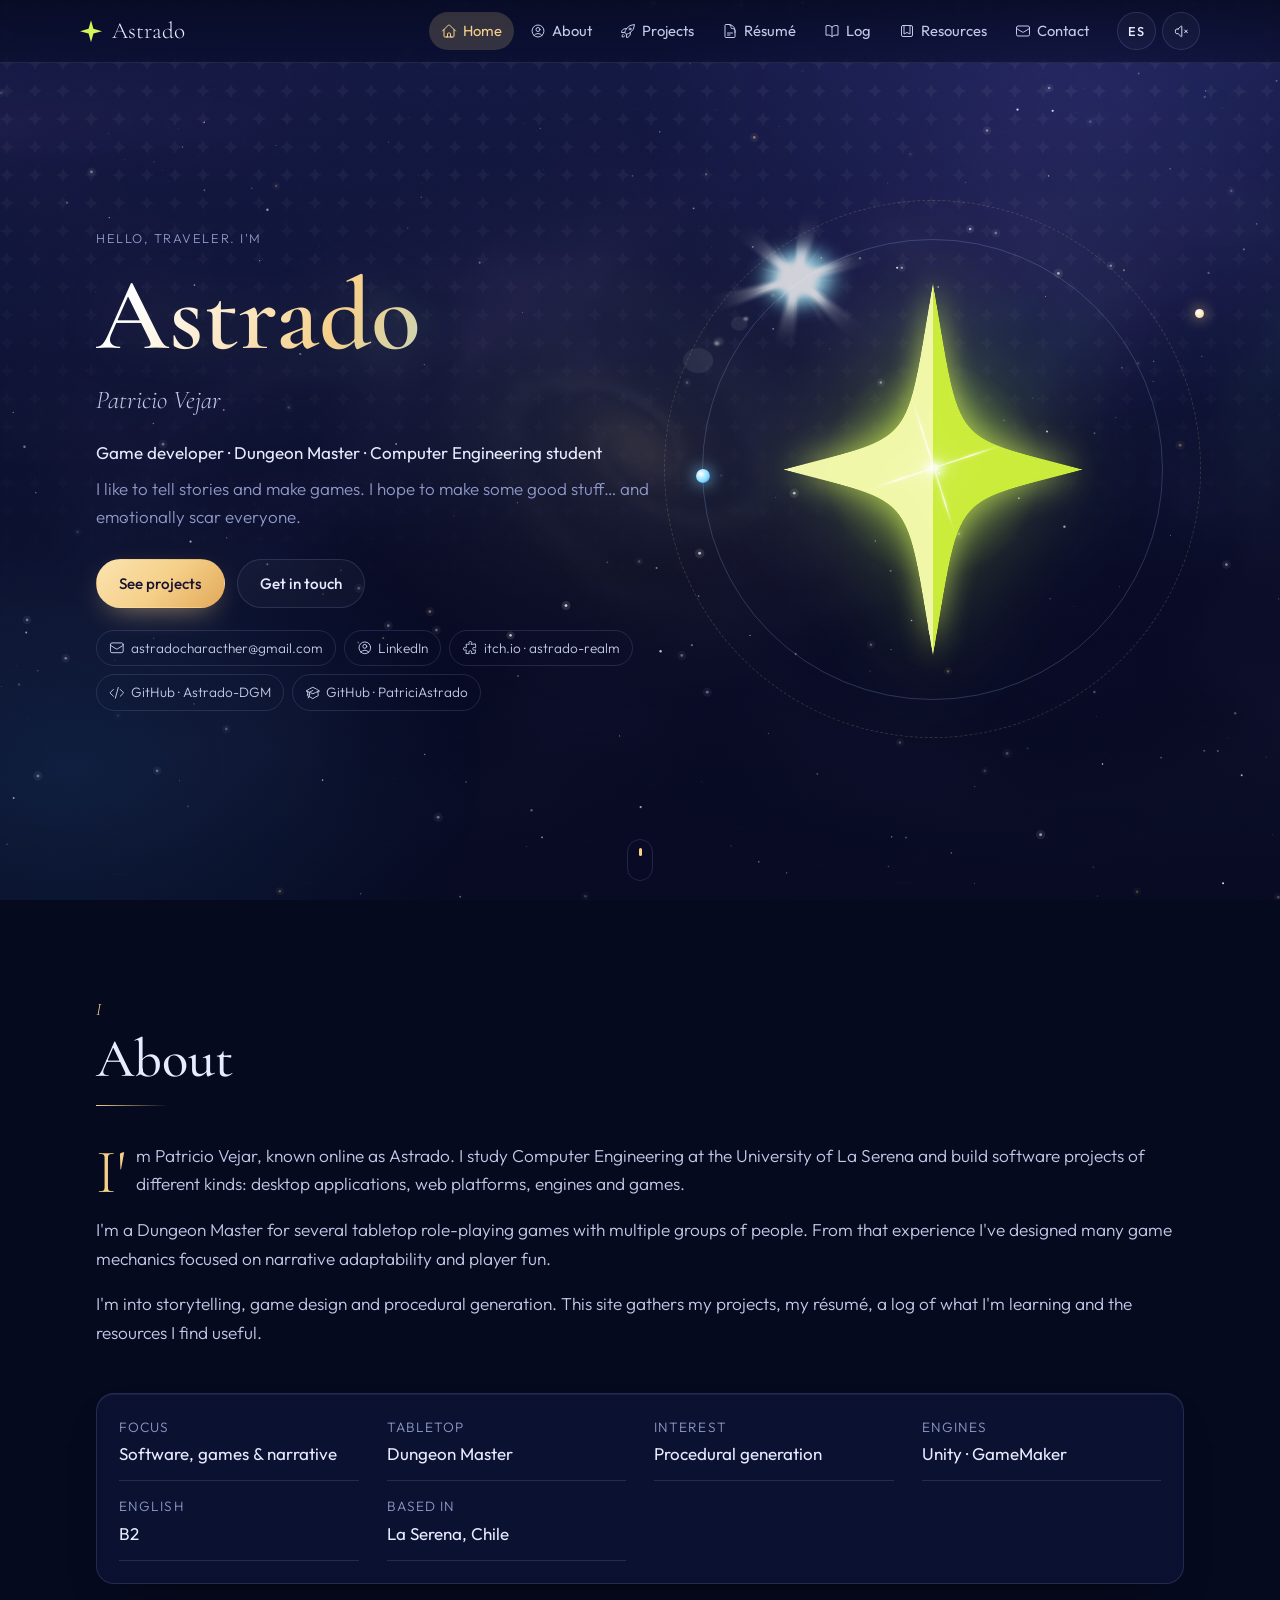
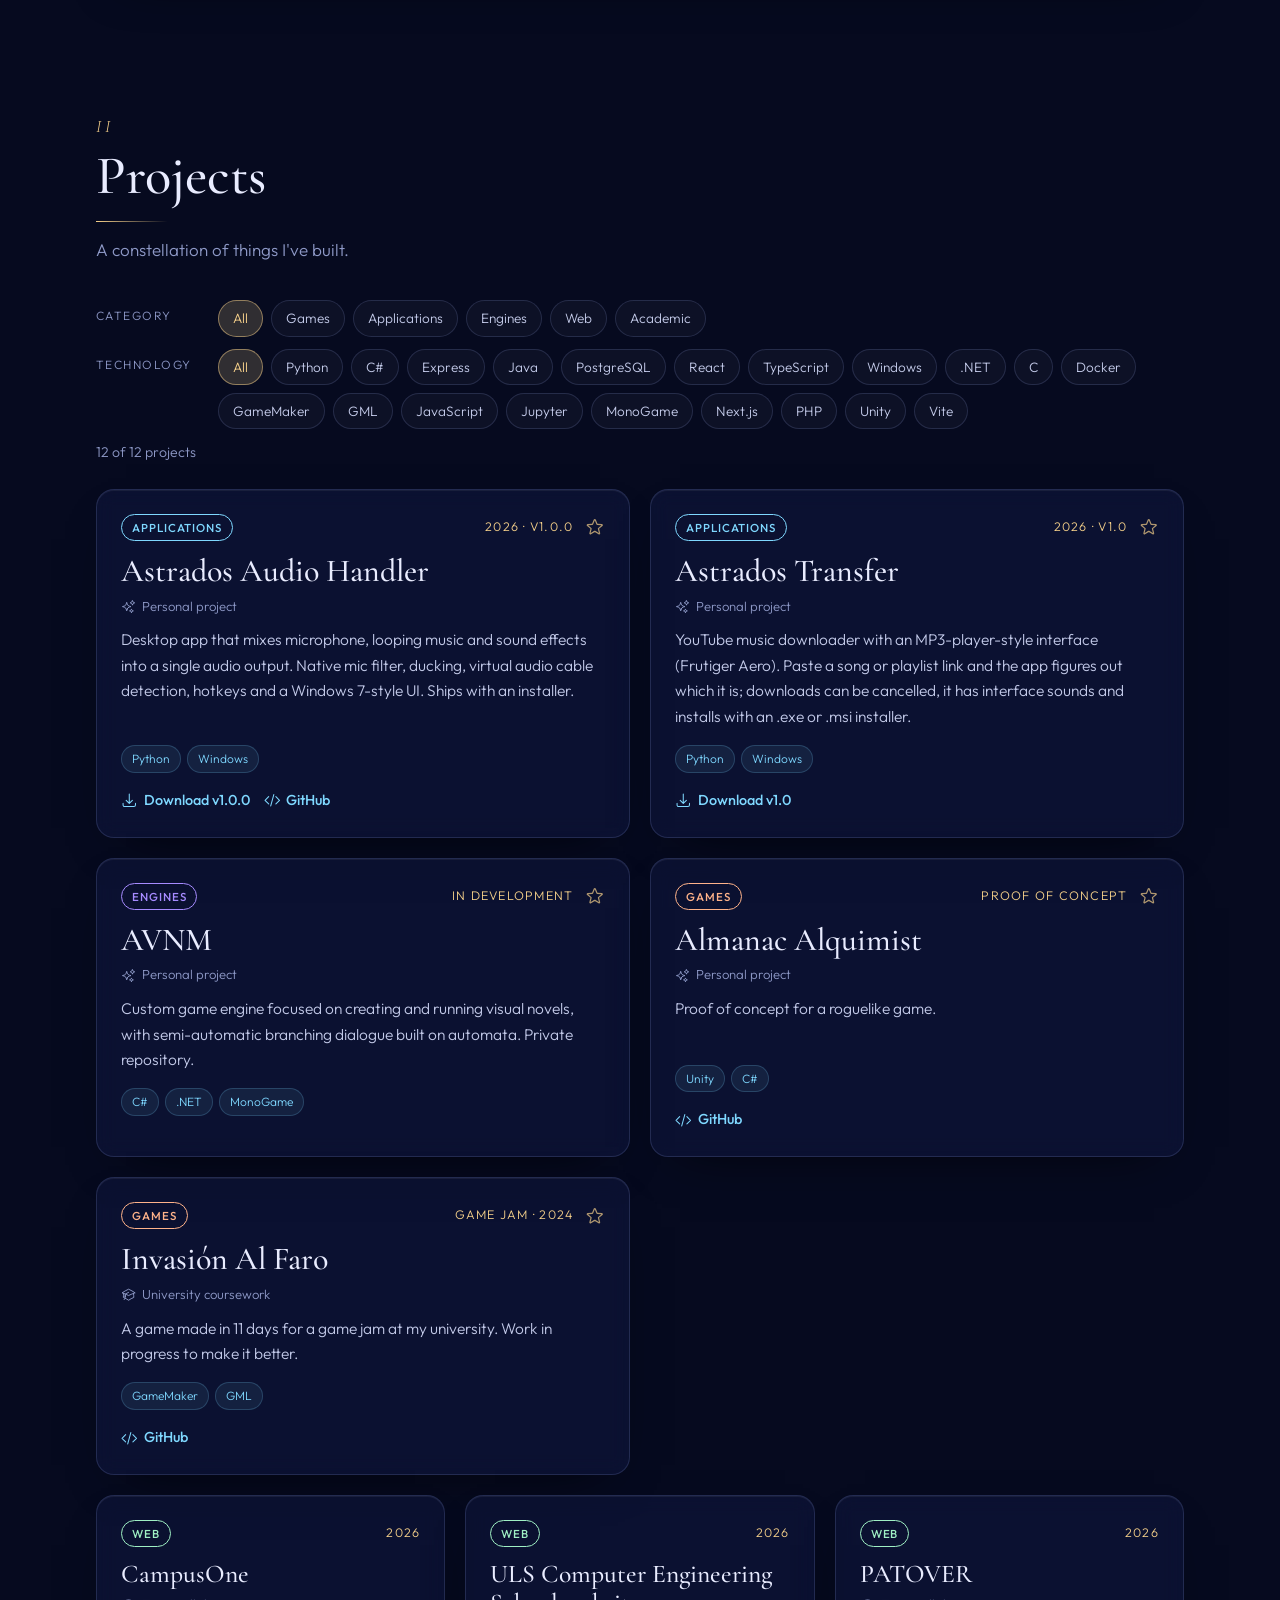
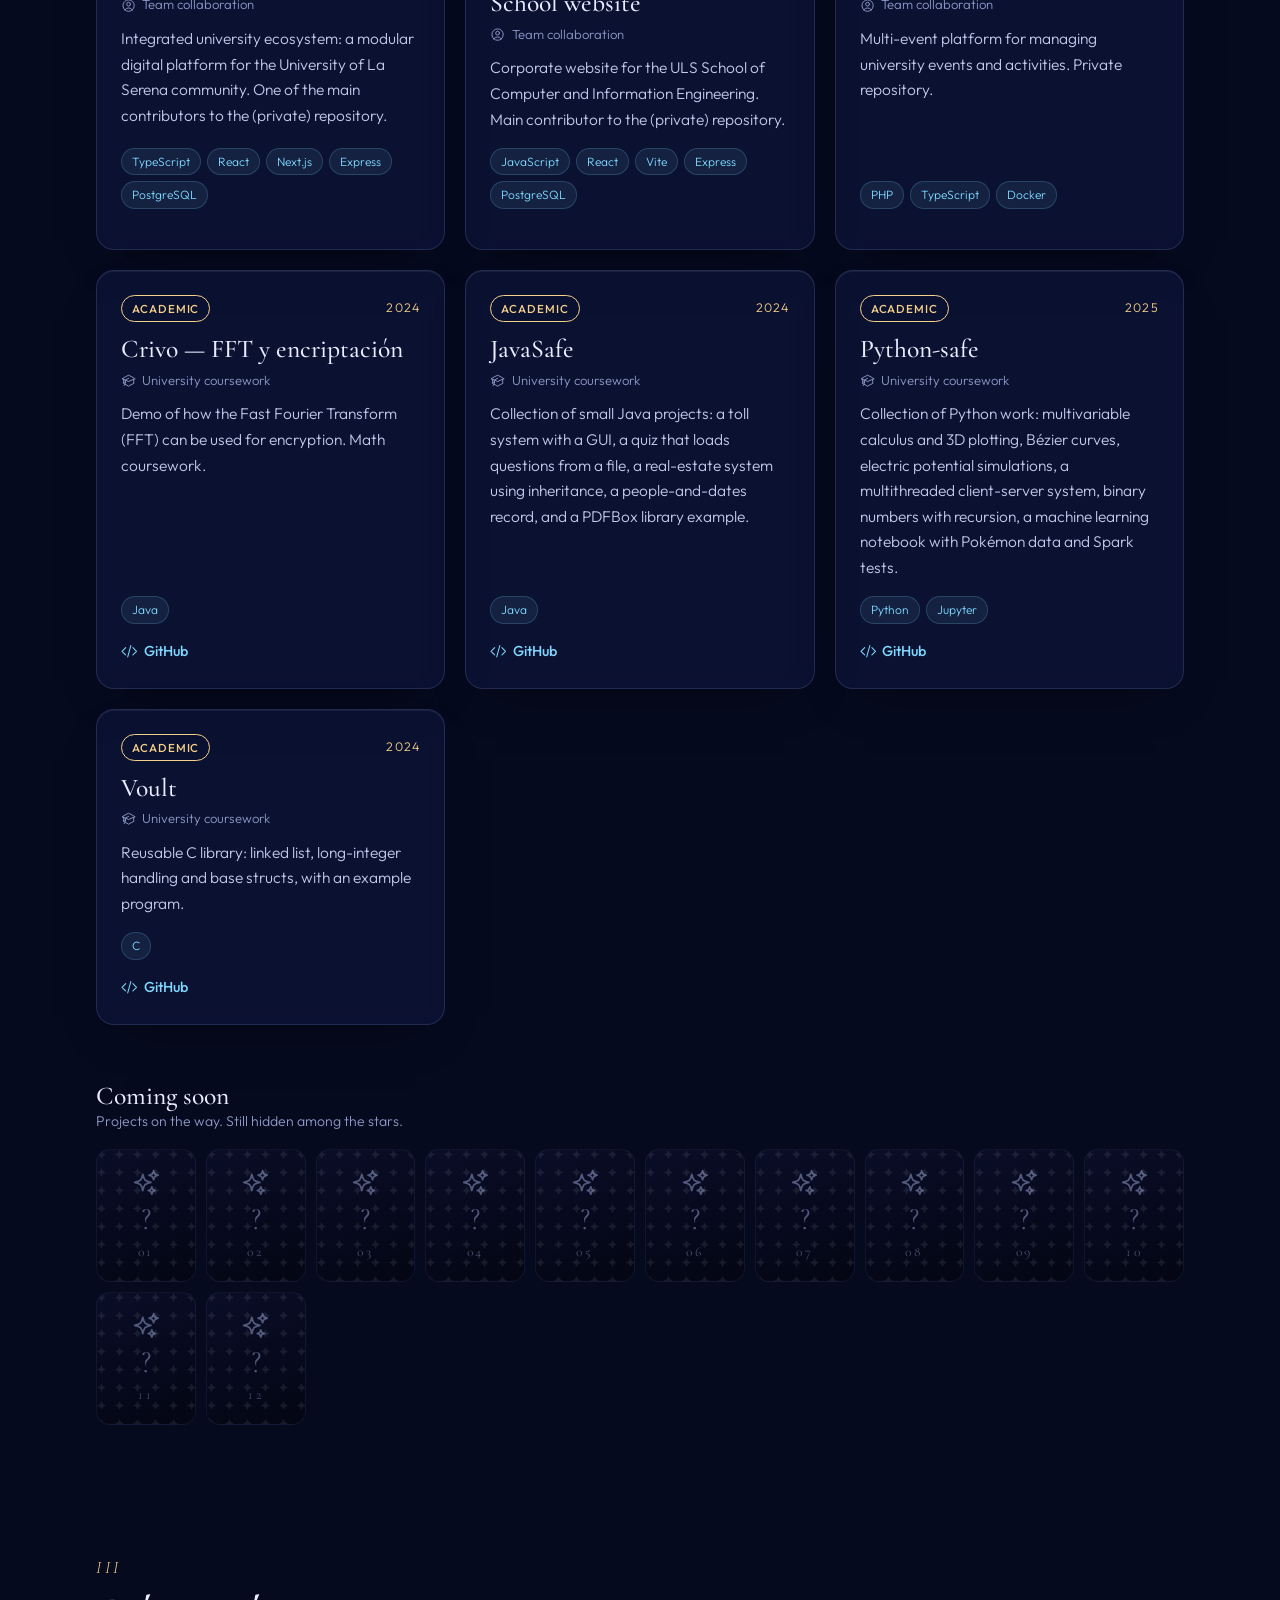
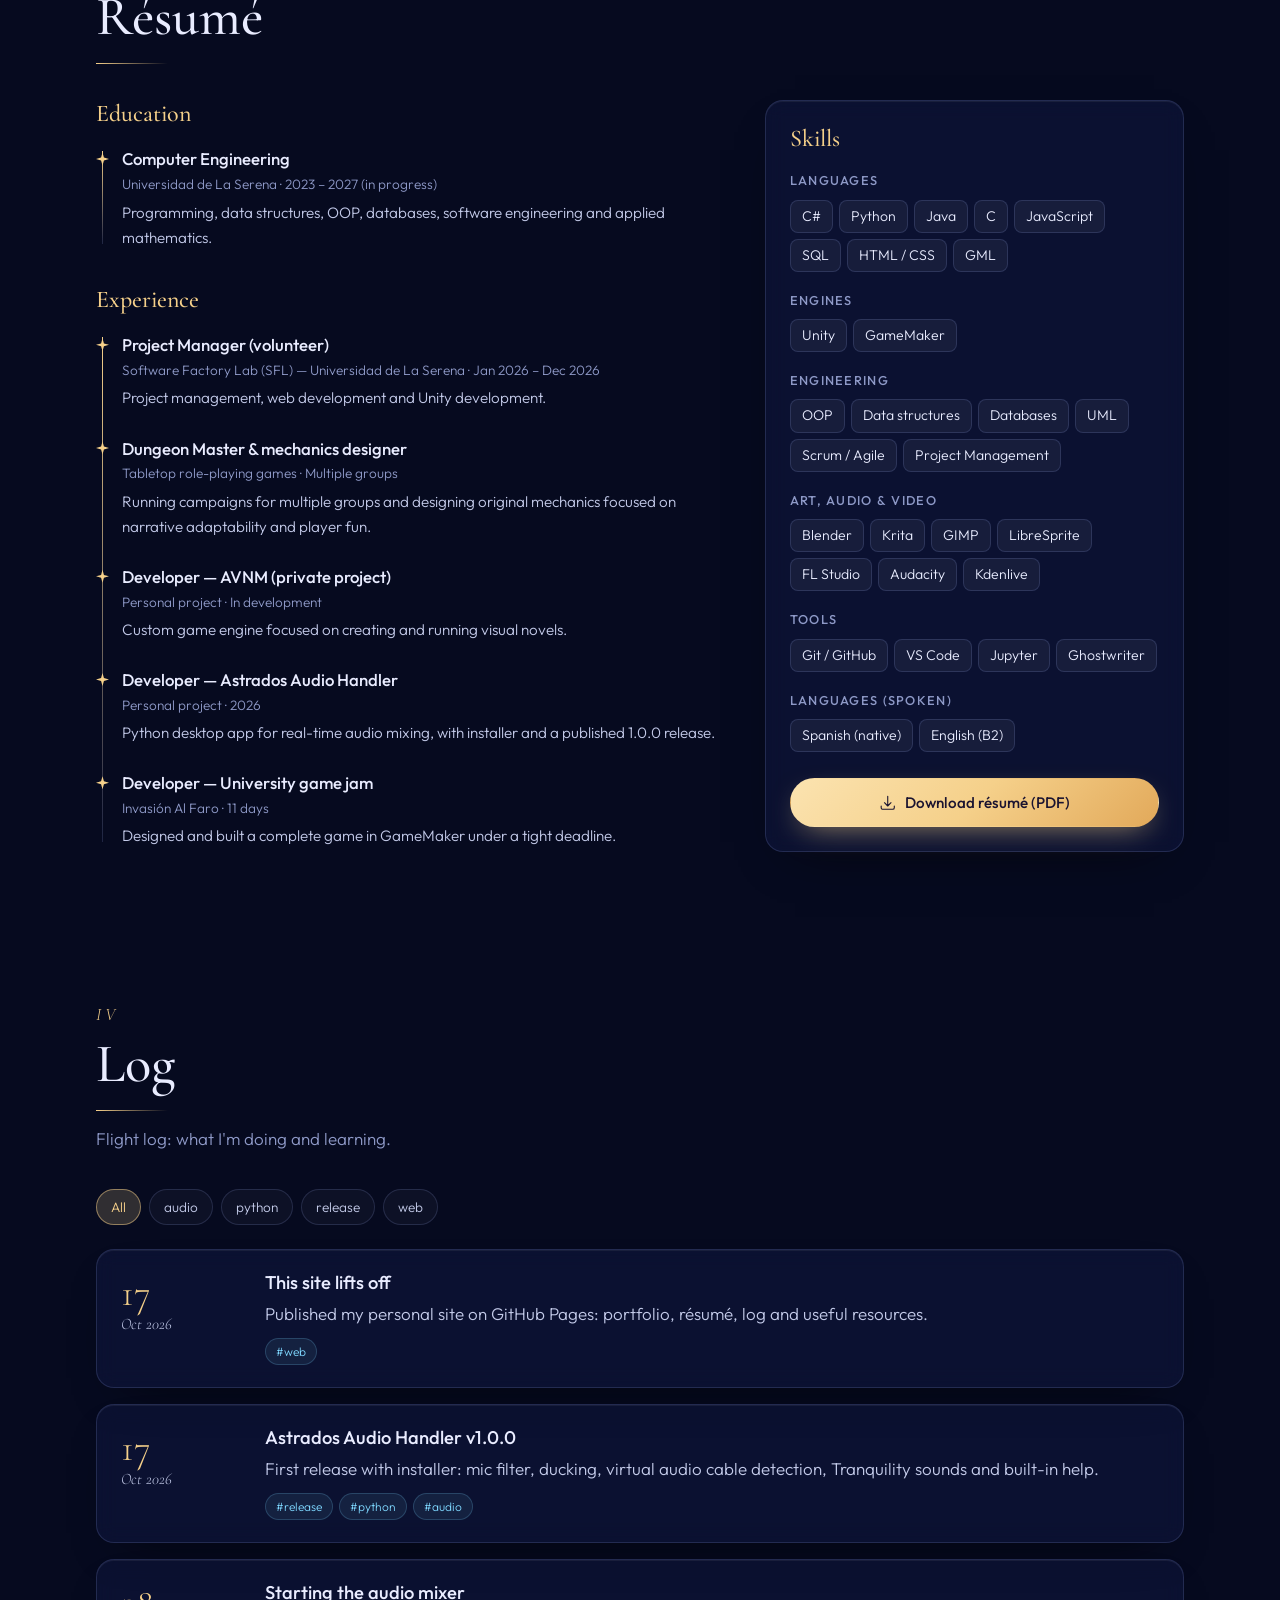
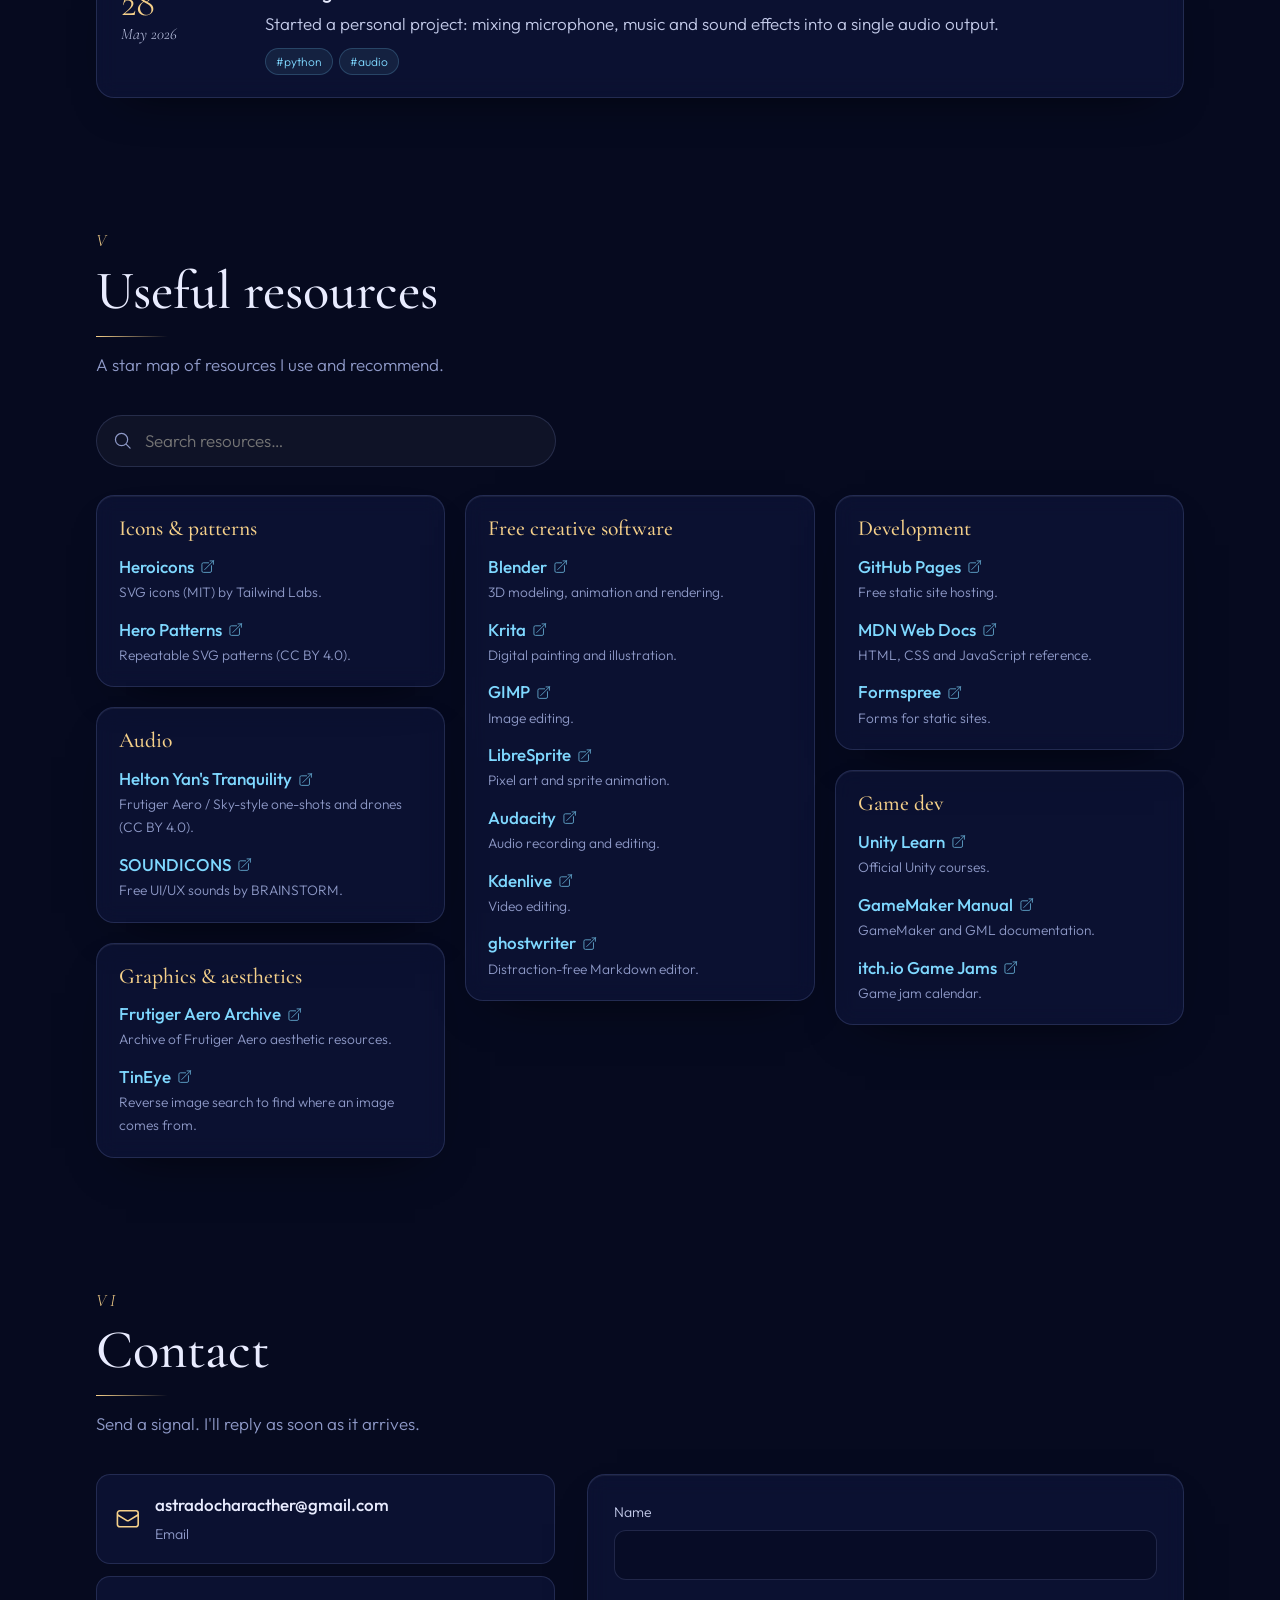
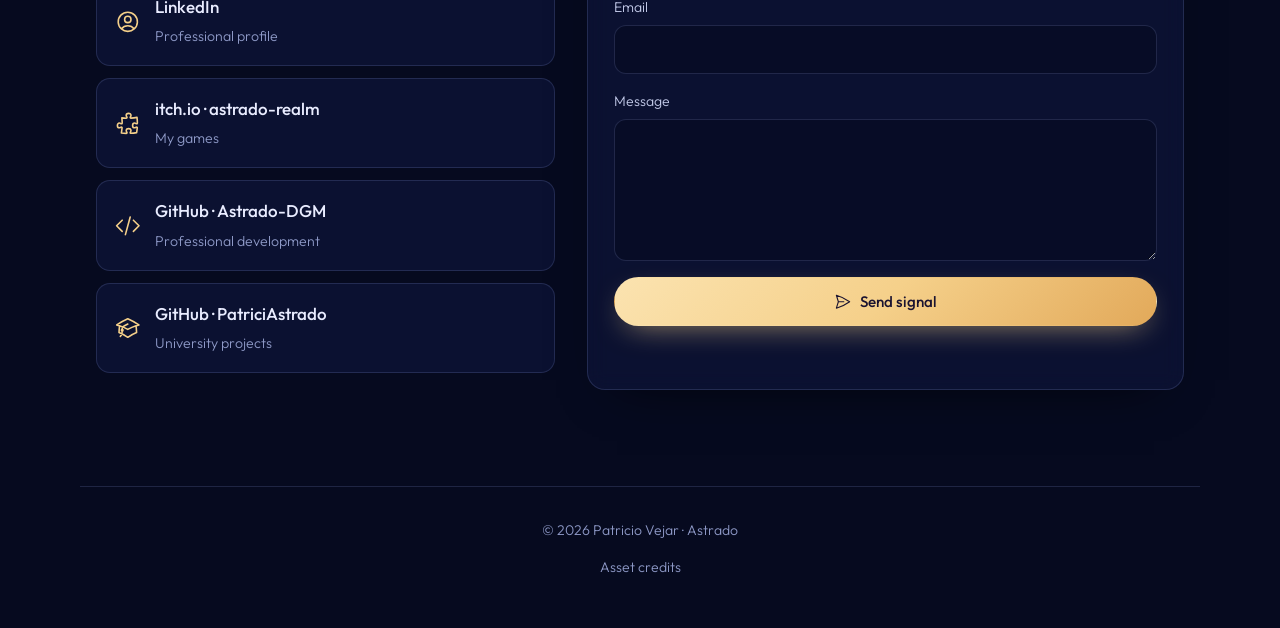
==== commit a21a0c72: "Aplica comentarios de QA: categorías, filtros y protección del formulario - Proyectos con categoría " ====
--- a/index.html
+++ b/index.html
@@ -83,16 +83,22 @@
         <h2 data-i18n="navProjects">Proyectos</h2>
         <p class="section-sub" data-i18n="projectsSub">Constelación de cosas que he construido.</p>
       </header>
-      <div class="filters reveal" id="projectFilters" role="toolbar" aria-label="Filtrar proyectos"></div>
+      <div class="filter-panel reveal">
+        <div class="filter-row">
+          <span class="filter-label" id="catLabel" data-i18n="filterCategory">Categoría</span>
+          <div class="filters" id="catFilters" role="toolbar" aria-labelledby="catLabel"></div>
+        </div>
+        <div class="filter-row">
+          <span class="filter-label" id="techLabel" data-i18n="filterTech">Tecnología</span>
+          <div class="filters" id="techFilters" role="toolbar" aria-labelledby="techLabel"></div>
+        </div>
+        <p class="filter-count muted small" id="projectCount" role="status" aria-live="polite"></p>
+      </div>
       <div class="projects" id="projectGrid"></div>
-      <div class="collab reveal" id="collabWrap">
-        <h3 data-i18n="collabTitle">Colaboraciones</h3>
-        <p class="muted small" data-i18n="collabSub">Proyectos de equipo en los que participo (repositorios privados).</p>
-        <div class="projects" id="collabGrid"></div>
-      </div>
+      <p class="muted center" id="projectEmpty" hidden data-i18n="noProjects">Ningún proyecto coincide con esos filtros.</p>
       <div class="upcoming reveal">
         <h3 data-i18n="upcomingTitle">Próximamente</h3>
-        <p class="muted small" data-i18n="upcomingSub">Juegos por venir. Aún ocultos entre las estrellas.</p>
+        <p class="muted small" data-i18n="upcomingSub">Proyectos por venir. Aún ocultos entre las estrellas.</p>
         <ul class="upcoming-grid" id="upcomingGrid"></ul>
       </div>
       <div class="live reveal">
@@ -160,9 +166,9 @@
       <div class="contact reveal">
         <ul class="contact-links" id="contactLinks"></ul>
         <form class="contact-form glass" id="contactForm" novalidate>
-          <label><span data-i18n="formName">Nombre</span><input name="name" required autocomplete="name"></label>
-          <label><span data-i18n="formEmail">Correo</span><input name="email" type="email" required autocomplete="email"></label>
-          <label><span data-i18n="formMessage">Mensaje</span><textarea name="message" rows="5" required></textarea></label>
+          <label><span data-i18n="formName">Nombre</span><input name="name" required autocomplete="name" maxlength="100"></label>
+          <label><span data-i18n="formEmail">Correo</span><input name="email" type="email" required autocomplete="email" maxlength="254"></label>
+          <label><span data-i18n="formMessage">Mensaje</span><textarea name="message" rows="5" required minlength="10" maxlength="3000"></textarea></label>
           <input type="text" name="_gotcha" class="hp-field" tabindex="-1" autocomplete="off" aria-hidden="true">
           <button class="btn btn-primary" type="submit" id="formSubmit"></button>
           <p class="form-status" id="formStatus" role="status" aria-live="polite"></p>
--- a/css/style.css
+++ b/css/style.css
@@ -236,6 +236,11 @@
 
 /* ---------- Filtros ---------- */
 .filters { display: flex; flex-wrap: wrap; gap: 8px; margin-bottom: 24px; }
+.filter-panel { display: grid; gap: 12px; margin-bottom: 24px; }
+.filter-row { display: grid; grid-template-columns: 110px 1fr; align-items: start; gap: 12px; }
+.filter-row .filters { margin: 0; }
+.filter-label { padding-top: 6px; font-size: 0.75rem; text-transform: uppercase; letter-spacing: 0.12em; color: var(--muted); }
+.filter-count { margin: 0; }
 .chip {
   padding: 6px 14px; border-radius: 999px; border: 1px solid var(--line);
   background: rgba(255, 255, 255, 0.03); color: var(--ink-soft); font-size: 0.85rem; cursor: pointer;
@@ -245,7 +250,11 @@
 .chip[aria-pressed="true"] { background: var(--gold-soft); border-color: rgba(245, 208, 138, 0.5); color: var(--gold); }
 
 /* ---------- Proyectos ---------- */
-.projects { display: grid; grid-template-columns: repeat(auto-fill, minmax(min(100%, 320px), 1fr)); gap: 20px; }
+.projects { display: grid; gap: 20px; }
+.projects-featured, .projects-rest { display: grid; gap: 20px; }
+.projects-featured { grid-template-columns: repeat(auto-fill, minmax(min(100%, 420px), 1fr)); }
+.projects-rest { grid-template-columns: repeat(auto-fill, minmax(min(100%, 300px), 1fr)); }
+.projects-featured:not(:has(.project:not(.hidden))), .projects-rest:not(:has(.project:not(.hidden))) { display: none; }
 .project {
   position: relative; display: flex; flex-direction: column; padding: 24px; overflow: hidden;
   transition: transform 0.35s cubic-bezier(.2,.8,.2,1), border-color 0.3s, box-shadow 0.3s;
@@ -256,22 +265,31 @@
 }
 .project:hover { transform: translateY(-4px); border-color: rgba(245, 208, 138, 0.35); }
 .project:hover::before { opacity: 1; }
-.project.featured { grid-column: span 2; }
 .project.featured h3 { font-size: 2rem; }
 .project-top { display: flex; align-items: center; justify-content: space-between; gap: 12px; margin-bottom: 12px; }
 .project-year { font-size: 0.78rem; color: var(--gold); letter-spacing: 0.1em; text-transform: uppercase; }
 .project .star-mark { color: var(--gold); opacity: 0.7; }
-.project h3 { font-family: var(--font-display); font-size: 1.6rem; margin-bottom: 10px; }
-.project p { color: var(--ink-soft); font-size: 0.97rem; flex: 1; }
+.project h3 { font-family: var(--font-display); font-size: 1.6rem; margin-bottom: 6px; }
+.project-desc { color: var(--ink-soft); font-size: 0.97rem; flex: 1; }
+.project-scope { display: flex; align-items: center; gap: 6px; margin: 0 0 10px; font-size: 0.82rem; color: var(--muted); }
+.project-scope .icon { width: 0.95rem; height: 0.95rem; }
+.project-top { flex-wrap: wrap; }
+.project-cat {
+  font-size: 0.72rem; font-weight: 500; letter-spacing: 0.08em; text-transform: uppercase;
+  padding: 3px 10px; border-radius: 999px; border: 1px solid currentColor; color: var(--gold);
+}
+.cat-games { color: #ffb38a; }
+.cat-apps { color: var(--cyan); }
+.cat-engines { color: var(--violet); }
+.cat-web { color: #9ff0c4; }
+.cat-academic { color: var(--gold); }
+.project-top .project-year { margin-left: auto; }
 .tags { display: flex; flex-wrap: wrap; gap: 6px; margin: 0 0 16px; padding: 0; list-style: none; }
 .tags li { font-size: 0.75rem; padding: 3px 10px; border-radius: 999px; background: rgba(127, 216, 255, 0.08); color: var(--cyan); border: 1px solid rgba(127, 216, 255, 0.2); }
 .project-links { display: flex; gap: 14px; flex-wrap: wrap; }
 .project-links a { display: inline-flex; align-items: center; gap: 6px; font-size: 0.9rem; font-weight: 500; }
 .project.hidden { display: none; }
 
-.collab { margin-top: 56px; }
-.collab h3 { font-family: var(--font-display); font-size: 1.6rem; }
-.collab .projects { margin-top: 16px; }
 .upcoming { margin-top: 56px; }
 .upcoming h3 { font-family: var(--font-display); font-size: 1.6rem; }
 .upcoming-grid { list-style: none; padding: 0; margin: 16px 0 0; display: grid; grid-template-columns: repeat(auto-fill, minmax(96px, 1fr)); gap: 10px; }
@@ -427,8 +445,9 @@
   .about, .cv, .contact { grid-template-columns: 1fr; gap: 28px; }
   .about { grid-template-areas: "photo" "text" "facts"; }
   .photo { width: min(70vw, 260px); justify-self: center; }
-  .project.featured { grid-column: auto; }
   .log-entry { grid-template-columns: 1fr; gap: 8px; padding: 18px; }
+  .filter-row { grid-template-columns: 1fr; gap: 6px; }
+  .filter-label { padding-top: 0; }
   .log-date .d { display: inline; font-size: 1.6rem; margin-right: 6px; }
   .section { padding-top: 72px; }
   .scroll-hint { display: none; }
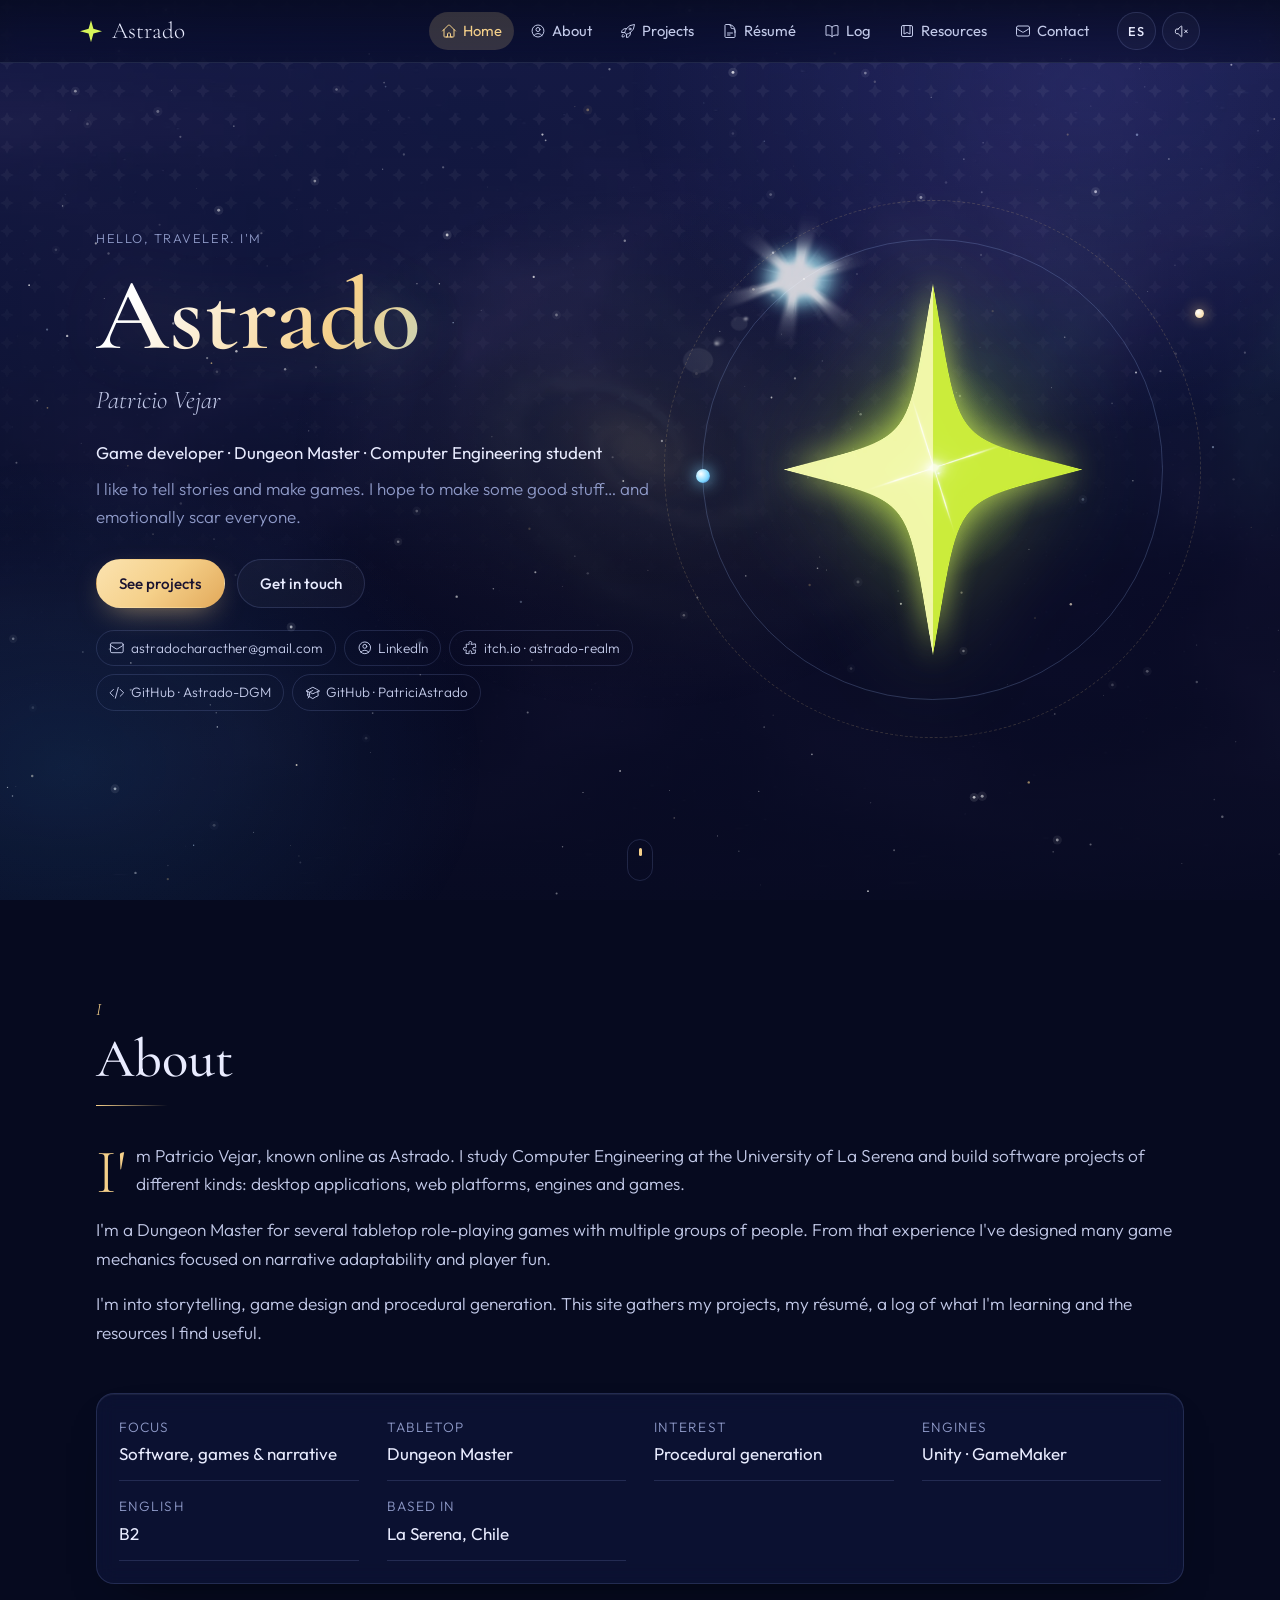
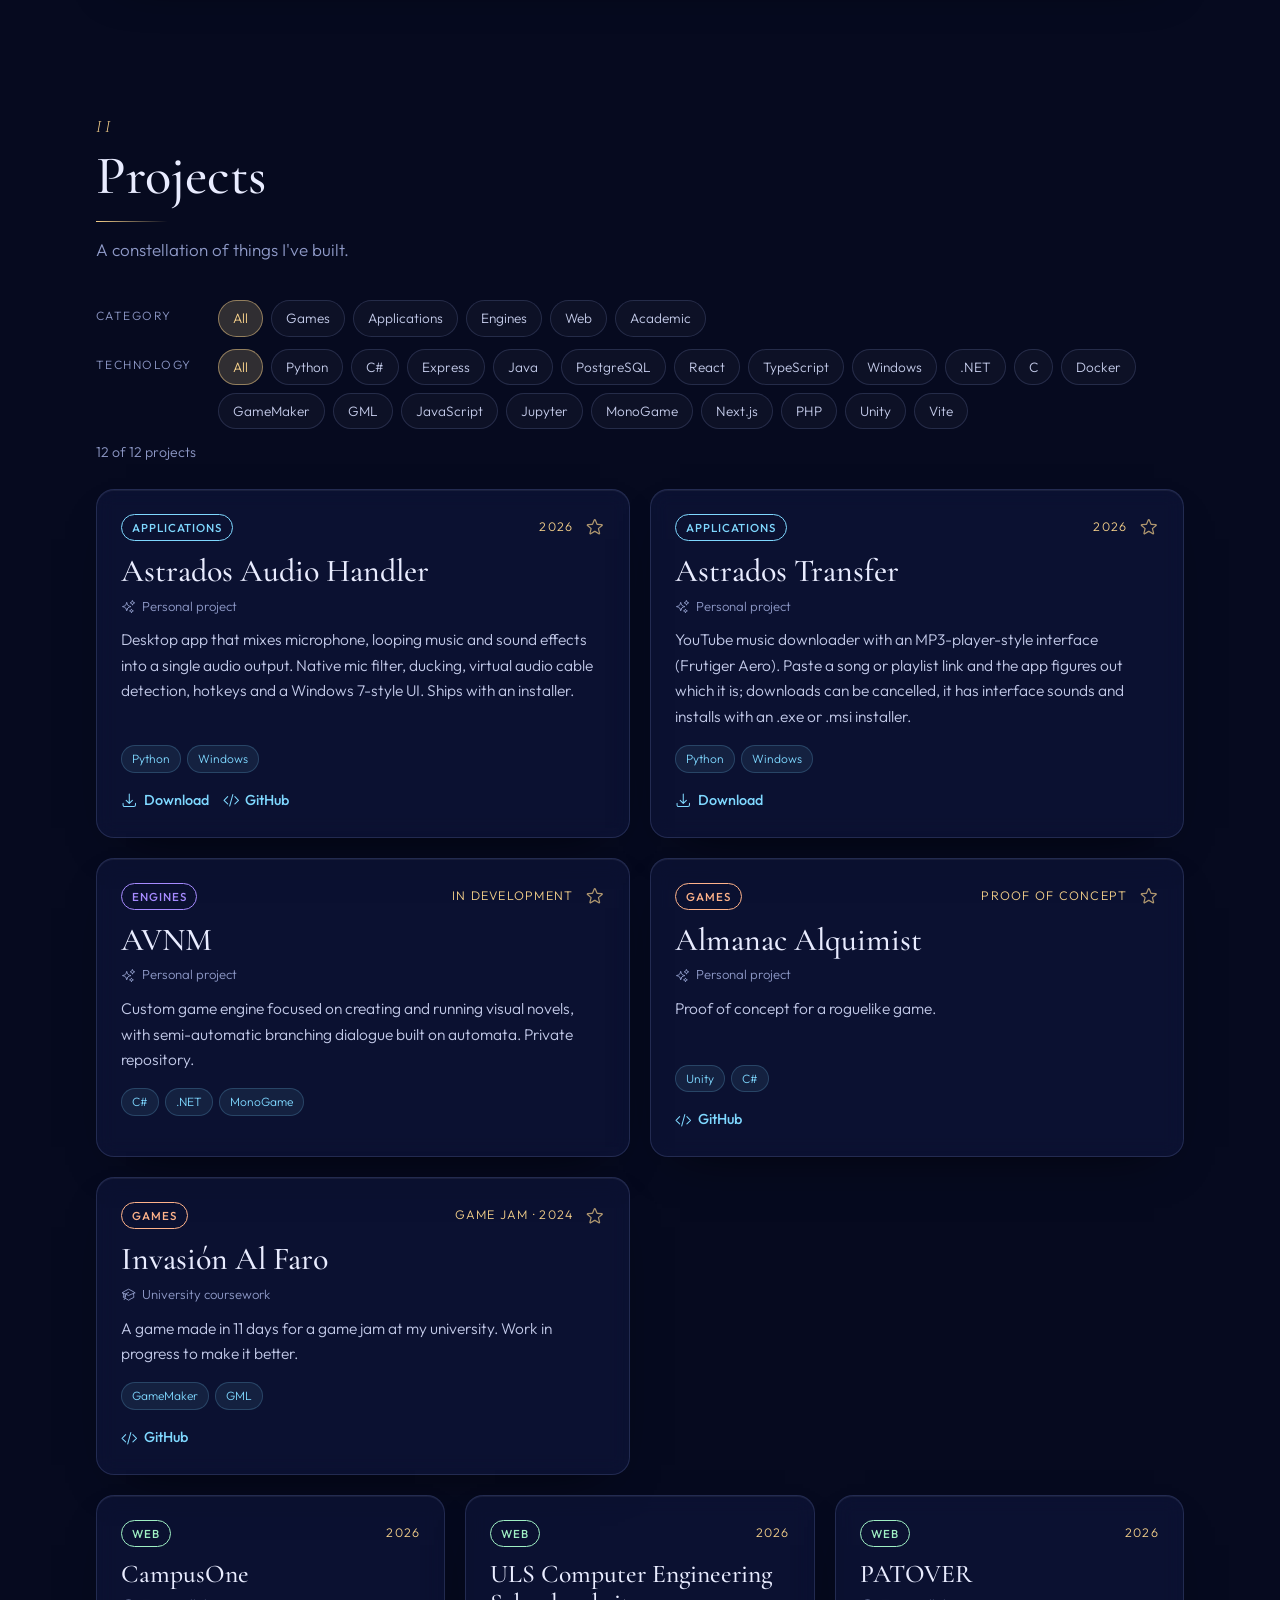
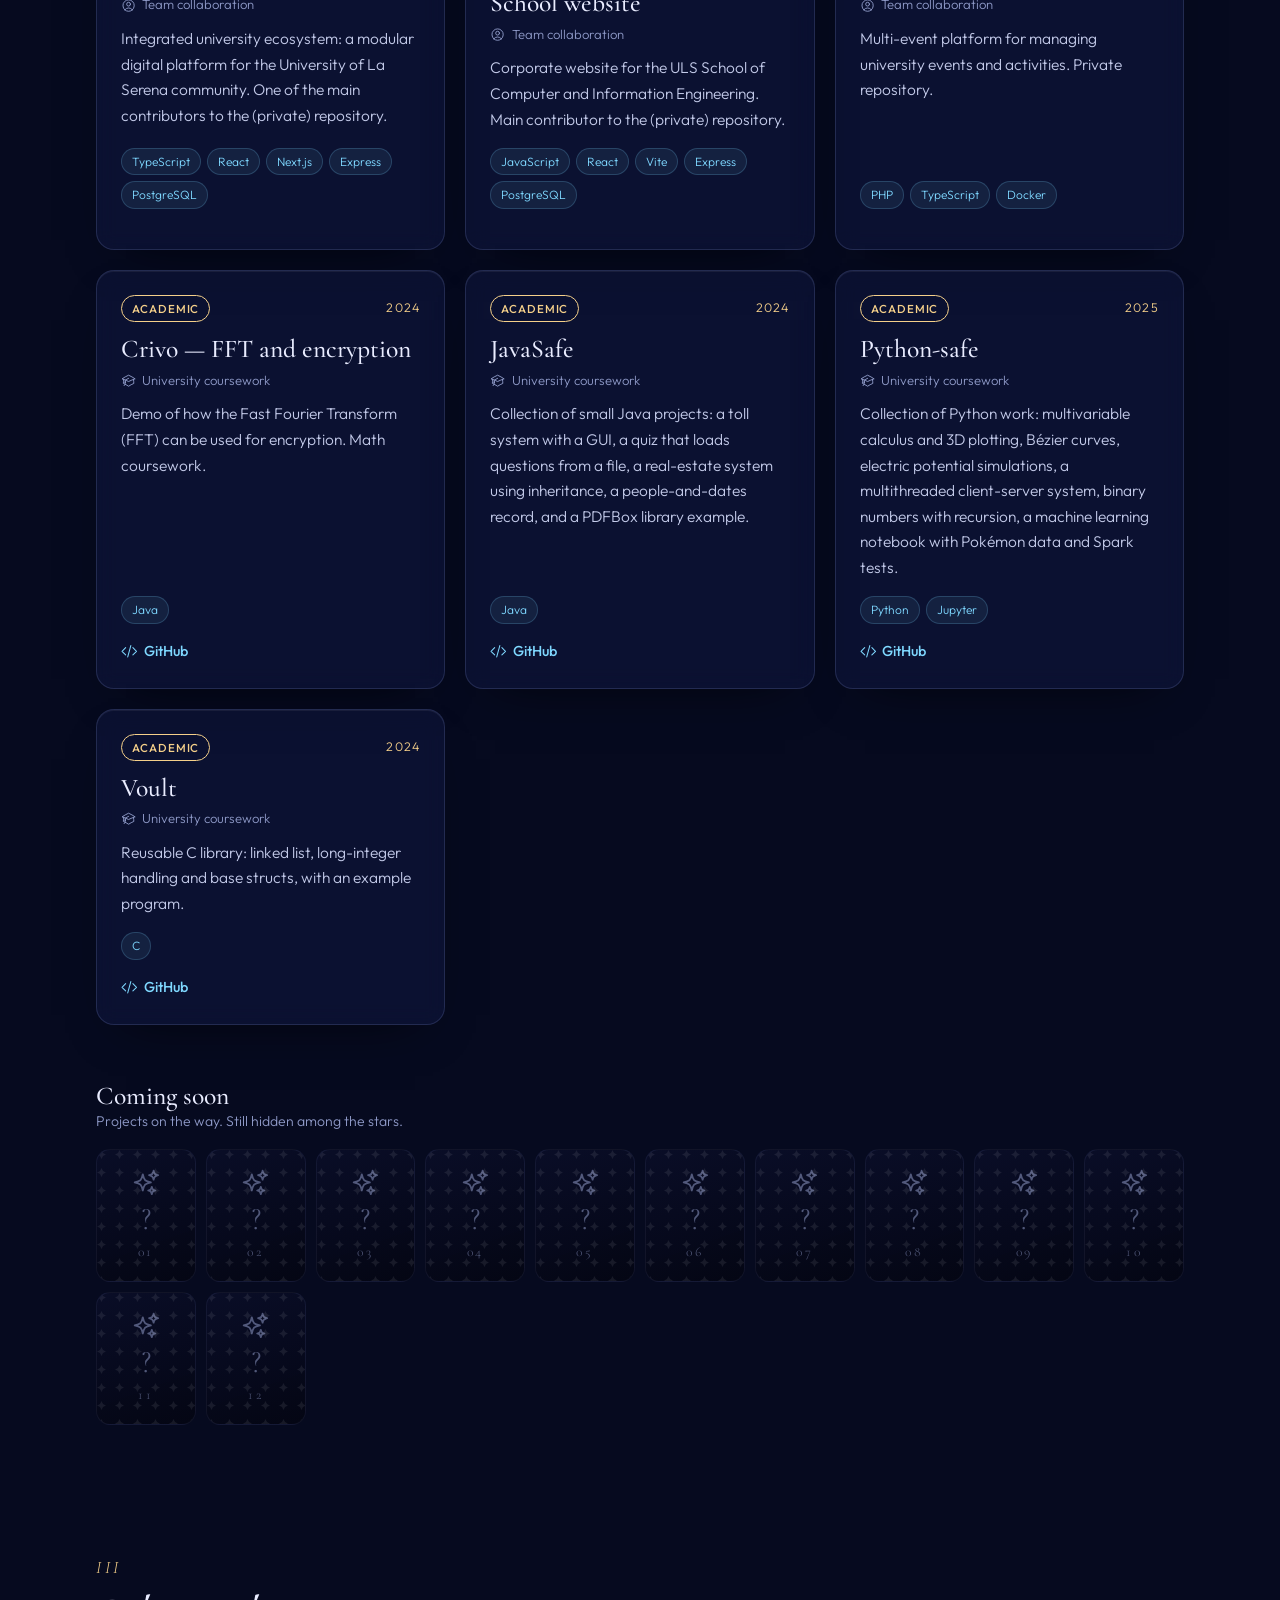
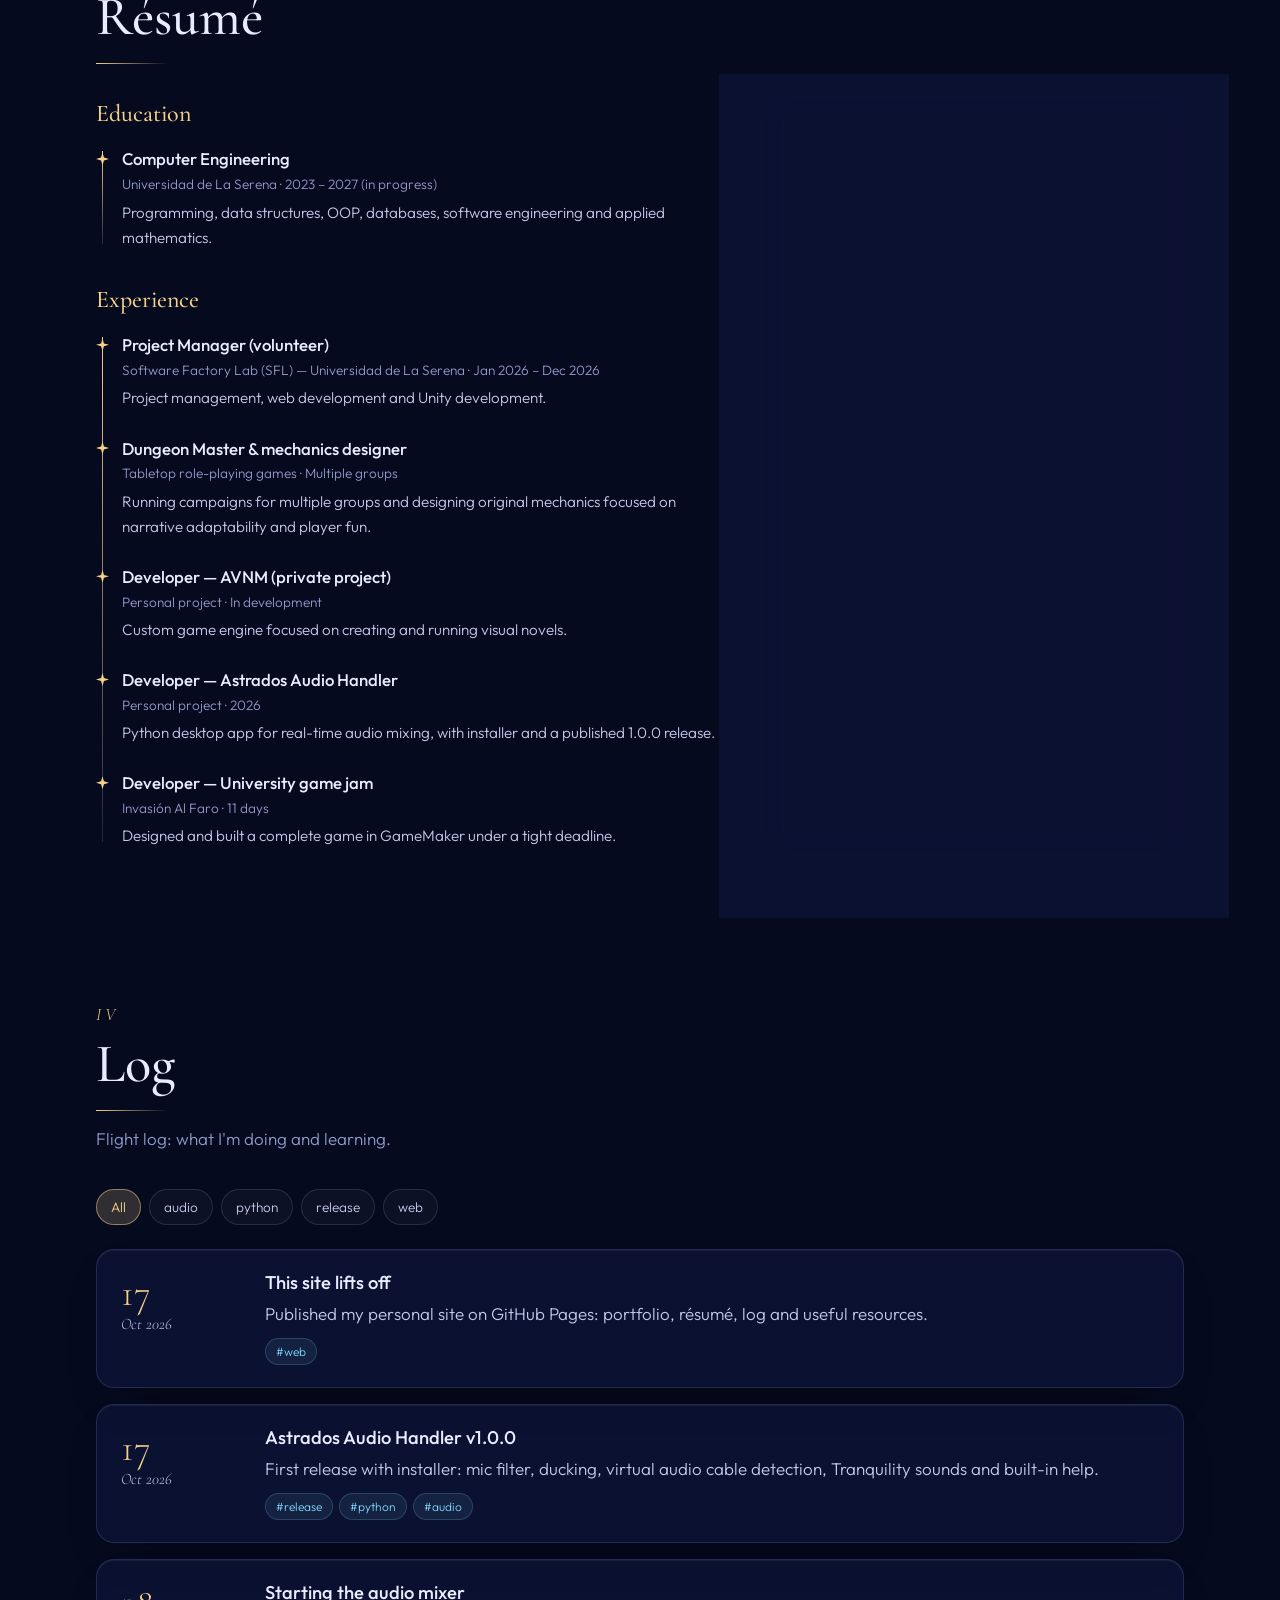
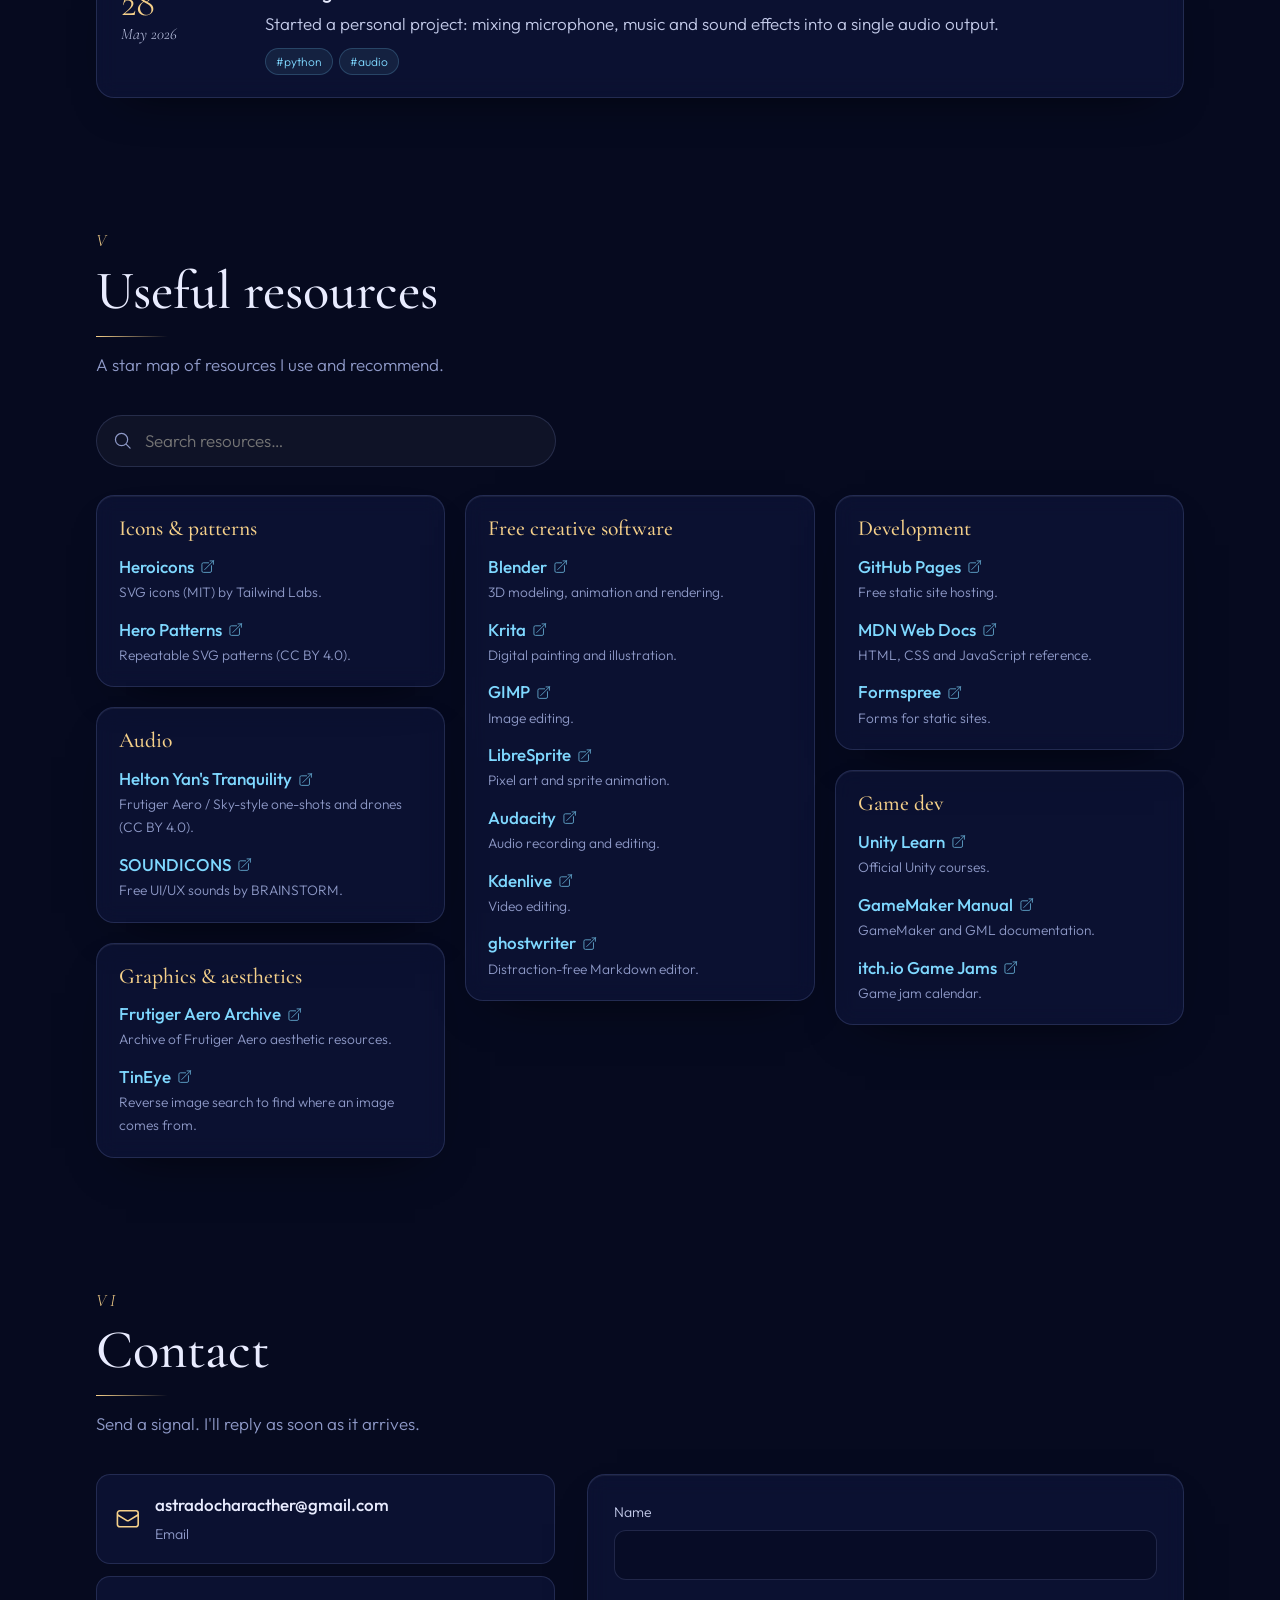
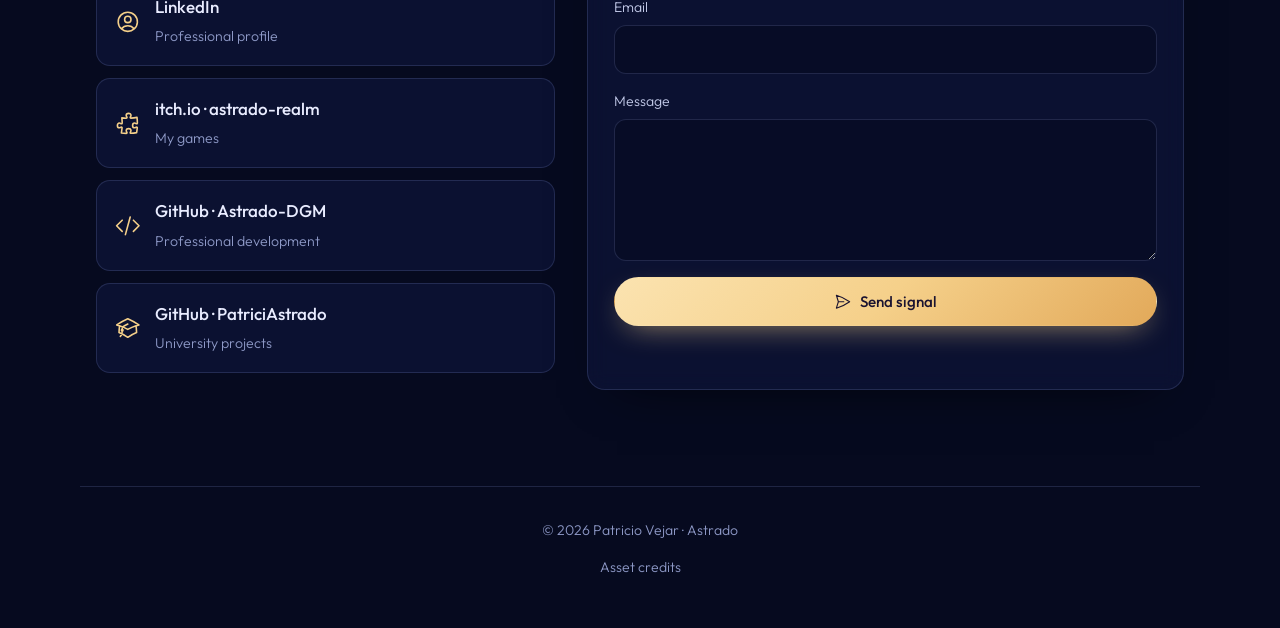
==== commit bb48bcd2: "Captcha Turnstile, avatar junto al nombre y textos en inglés - Formulario: soporte para Cloudflare T" ====
--- a/index.html
+++ b/index.html
@@ -22,13 +22,13 @@
   <a class="skip" href="#main" data-i18n="skip">Saltar al contenido</a>
 
   <header class="topbar">
-    <a class="brand" href="#inicio" aria-label="Inicio">
+    <a class="brand" href="#inicio" data-i18n-aria="navHome" aria-label="Inicio">
       <span class="brand-star" aria-hidden="true"></span>
       <span class="brand-text">Astrado</span>
     </a>
-    <nav id="nav" class="nav" aria-label="Secciones"></nav>
+    <nav id="nav" class="nav" data-i18n-aria="sections" aria-label="Secciones"></nav>
     <div class="tools">
-      <button id="langBtn" class="tool" type="button" aria-label="Cambiar idioma"></button>
+      <button id="langBtn" class="tool" type="button" data-i18n-aria="langSwitch" aria-label="Cambiar idioma"></button>
       <button id="soundBtn" class="tool" type="button" aria-pressed="false"></button>
       <button id="menuBtn" class="tool menu-btn" type="button" aria-expanded="false" aria-controls="nav"></button>
     </div>
@@ -39,7 +39,7 @@
     <section id="inicio" class="hero">
       <div class="hero-copy reveal">
         <p class="eyebrow" data-i18n="hello">Hola, viajero. Soy</p>
-        <h1 class="hero-title"><span id="heroAlias"></span></h1>
+        <h1 class="hero-title"><img class="avatar" id="heroAvatar" alt="" width="120" height="120"><span id="heroAlias"></span></h1>
         <p class="hero-name" id="heroName"></p>
         <p class="hero-role" id="heroRole"></p>
         <p class="hero-tagline" id="heroTagline"></p>
@@ -57,10 +57,9 @@
           <img class="star4" src="assets/img/star4.webp" alt="" width="720" height="719">
           <img class="star-cross" src="assets/img/flare-9.webp" alt="">
         </div>
-        <img class="avatar" id="heroAvatar" alt="" width="120" height="120">
         <img class="flare flare-a" src="assets/img/flare-19.webp" alt="">
       </div>
-      <a class="scroll-hint" href="#sobre-mi" aria-label="Bajar"><span></span></a>
+      <a class="scroll-hint" href="#sobre-mi" data-i18n-aria="scrollDown" aria-label="Bajar"><span></span></a>
     </section>
 
     <!-- SOBRE MÍ -->
@@ -136,7 +135,7 @@
         <h2 data-i18n="navLog">Bitácora</h2>
         <p class="section-sub" data-i18n="logSub">Registro de vuelo: lo que voy haciendo y aprendiendo.</p>
       </header>
-      <div class="filters reveal" id="logFilters" role="toolbar" aria-label="Filtrar bitácora"></div>
+      <div class="filters reveal" id="logFilters" role="toolbar" data-i18n-aria="filterLog" aria-label="Filtrar bitácora"></div>
       <ol class="log" id="logList"></ol>
     </section>
 
@@ -169,6 +168,7 @@
           <label><span data-i18n="formName">Nombre</span><input name="name" required autocomplete="name" maxlength="100"></label>
           <label><span data-i18n="formEmail">Correo</span><input name="email" type="email" required autocomplete="email" maxlength="254"></label>
           <label><span data-i18n="formMessage">Mensaje</span><textarea name="message" rows="5" required minlength="10" maxlength="3000"></textarea></label>
+          <div class="captcha" id="captchaBox" hidden></div>
           <input type="text" name="_gotcha" class="hp-field" tabindex="-1" autocomplete="off" aria-hidden="true">
           <button class="btn btn-primary" type="submit" id="formSubmit"></button>
           <p class="form-status" id="formStatus" role="status" aria-live="polite"></p>
@@ -184,7 +184,7 @@
       <ul>
         <li>Icons: <a href="https://heroicons.com" target="_blank" rel="noopener">Heroicons</a> by Tailwind Labs — MIT License</li>
         <li>Background pattern: <a href="https://heropatterns.com" target="_blank" rel="noopener">Hero Patterns</a> by Steve Schoger — CC BY 4.0</li>
-        <li>Sounds: <a href="https://heltonyan.itch.io/tranquility" target="_blank" rel="noopener">Helton Yan's Tranquility</a> by Helton Yan &amp; Roberto Araujo — CC BY 4.0 (recortados y convertidos)</li>
+        <li>Sounds: <a href="https://heltonyan.itch.io/tranquility" target="_blank" rel="noopener">Helton Yan's Tranquility</a> by Helton Yan &amp; Roberto Araujo — CC BY 4.0 (trimmed and converted)</li>
         <li>UI sounds: <a href="https://soundicons.net/en/" target="_blank" rel="noopener">SOUNDICONS</a> by BRAINSTORM co.,ltd.</li>
         <li>Four-point star: <a href="https://www.vecteezy.com" target="_blank" rel="noopener">Vecteezy.com</a></li>
         <li>Space skybox: <a href="https://www.kenney.nl" target="_blank" rel="noopener">Kenney</a> — CC0</li>
--- a/css/style.css
+++ b/css/style.css
@@ -159,6 +159,7 @@
 }
 .eyebrow { color: var(--muted); letter-spacing: 0.12em; text-transform: uppercase; font-size: 0.8rem; margin-bottom: 8px; }
 .hero-title {
+  display: flex; align-items: center; gap: 0.22em;
   font-family: var(--font-display); font-size: clamp(3.2rem, 9vw, 6.4rem); font-weight: 600;
   background: linear-gradient(120deg, #fff 10%, var(--gold) 45%, var(--cyan) 90%);
   -webkit-background-clip: text; background-clip: text; color: transparent;
@@ -189,10 +190,11 @@
   animation: shimmer 6s ease-in-out infinite;
 }
 .star-cross { position: absolute; width: 40%; mix-blend-mode: screen; opacity: 0.85; animation: pulse 4s ease-in-out infinite; }
+/* Avatar junto al nombre */
 .avatar {
-  position: absolute; z-index: 3; width: 27%; aspect-ratio: 1; height: auto; right: 2%; bottom: 8%;
-  border-radius: 50%; border: 2px solid var(--gold); object-fit: cover; background: var(--bg-2);
-  box-shadow: 0 0 0 6px rgba(245, 208, 138, 0.12), 0 0 40px rgba(245, 208, 138, 0.35);
+  flex: none; width: 0.92em; height: 0.92em; border-radius: 50%; object-fit: cover; background: var(--bg-2);
+  border: 2px solid var(--gold);
+  box-shadow: 0 0 0 5px rgba(245, 208, 138, 0.12), 0 0 30px rgba(215, 245, 90, 0.35);
 }
 .orbit { position: absolute; border: 1px solid rgba(160, 190, 255, 0.22); border-radius: 50%; z-index: 2; }
 .orbit-1 { inset: 2%; animation: spin 38s linear infinite; }
@@ -394,6 +396,8 @@
 .contact-form input:focus, .contact-form textarea:focus { outline: none; border-color: var(--gold); box-shadow: 0 0 0 3px var(--gold-soft); }
 .contact-form .invalid { border-color: #ff8a9a; }
 .hp-field { position: absolute; left: -9999px; }
+.captcha { min-height: 65px; }
+.captcha[hidden] { display: none; }
 .form-status { margin: 0; min-height: 1.4em; font-size: 0.92rem; }
 .form-status.ok { color: #9ff0c4; }
 .form-status.err { color: #ff9aa8; }
@@ -440,7 +444,7 @@
   .tools { margin-left: auto; }
   .hero { grid-template-columns: 1fr; text-align: center; padding-top: 24px; gap: 8px; }
   .hero-art { order: -1; width: min(78vw, 340px); }
-  .hero-actions, .hero-links { justify-content: center; }
+  .hero-actions, .hero-links, .hero-title { justify-content: center; }
   .hero-tagline { margin-inline: auto; }
   .about, .cv, .contact { grid-template-columns: 1fr; gap: 28px; }
   .about { grid-template-areas: "photo" "text" "facts"; }
